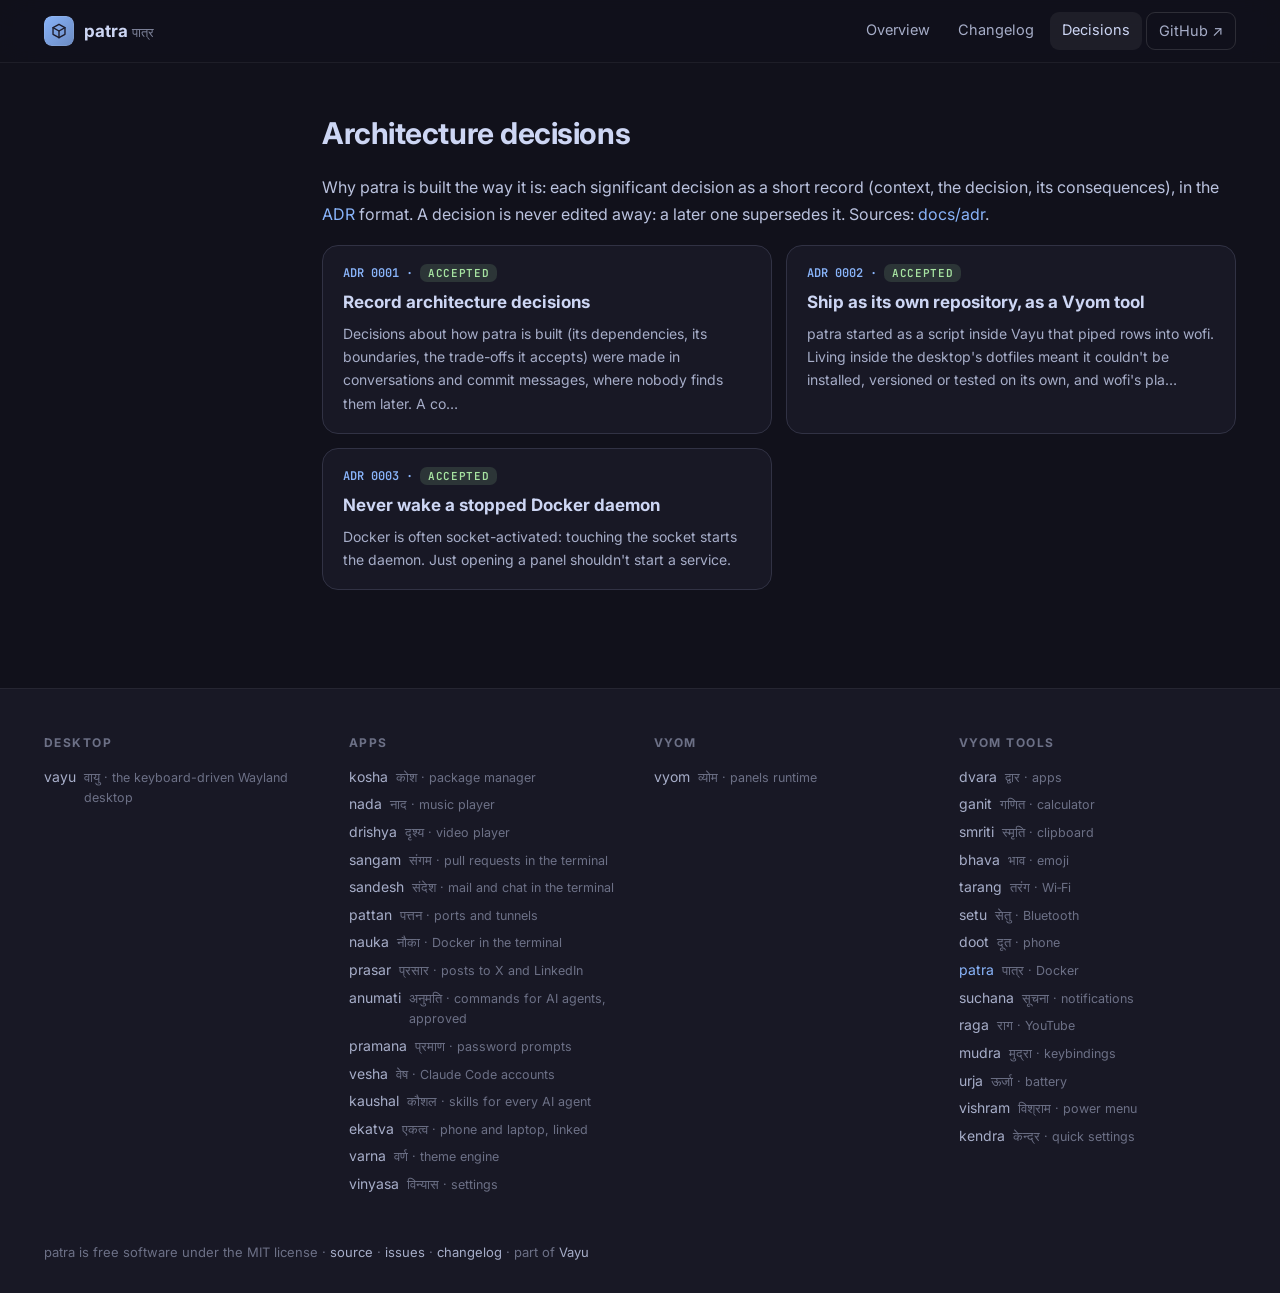
==== docs/adr/index.html @ 30c76ee3 "Site: add prasar and kaushal to the family Co-Authored-By: Claude Opus 5.5 <noreply@anthropic.com>" ====
<!doctype html>
<html lang="en">
<head>
<meta charset="utf-8">
<meta name="viewport" content="width=device-width, initial-scale=1">
<title>Decisions · patra</title>
<meta name="description" content="Docker containers: grouped by compose project, live CPU and memory, logs in the preview; restart, stop, start, shell, logs.">
<meta property="og:title" content="Decisions · patra">
<meta property="og:description" content="Docker containers: grouped by compose project, live CPU and memory, logs in the preview; restart, stop, start, shell, logs.">
<meta name="theme-color" content="#11111b">
<link rel="icon" href="../assets/logo.svg" type="image/svg+xml">
<link rel="preconnect" href="https://fonts.googleapis.com">
<link href="https://fonts.googleapis.com/css2?family=Inter:wght@400;500;600;700;800&family=JetBrains+Mono:wght@400;600&display=swap" rel="stylesheet">
<link rel="stylesheet" href="../assets/site.css">
<style>:root{--accent:#89b4fa;--glow:#89b4fa33}</style>
</head>
<body>
<header class="top"><div class="in">
<a class="brand" href="../index.html"><img src="../assets/logo.svg" alt=""><span>patra <small>पात्र</small></span></a>
<nav><a href="../index.html" class="">Overview</a><a href="../changelog.html" class="">Changelog</a><a href="../adr/index.html" class="on hide">Decisions</a><a class="gh" href="https://github.com/Theyashsawarkar/patra">GitHub ↗</a></nav></div></header>

<div class="wrap"><aside class="toc"></aside><article>
<h2>Architecture decisions</h2><p>Why patra is built the way it is: each significant decision as a short record (context, the decision, its consequences), in the <a href="https://cognitect.com/blog/2011/11/15/documenting-architecture-decisions">ADR</a> format. A decision is never edited away: a later one supersedes it. Sources: <a href="https://github.com/Theyashsawarkar/patra/tree/main/docs/adr">docs/adr</a>.</p><div class="cards"><a class="card" href="0001-record-architecture-decisions.html"><div class="n">ADR 0001 · <span class="status accepted">Accepted</span></div><h3>Record architecture decisions</h3><p>Decisions about how patra is built (its dependencies, its boundaries, the trade-offs it accepts) were made in conversations and commit messages, where nobody finds them later. A co…</p></a><a class="card" href="0002-own-repository-as-a-vyom-tool.html"><div class="n">ADR 0002 · <span class="status accepted">Accepted</span></div><h3>Ship as its own repository, as a Vyom tool</h3><p>patra started as a script inside Vayu that piped rows into wofi. Living inside the desktop&#x27;s dotfiles meant it couldn&#x27;t be installed, versioned or tested on its own, and wofi&#x27;s pla…</p></a><a class="card" href="0003-never-start-docker.html"><div class="n">ADR 0003 · <span class="status accepted">Accepted</span></div><h3>Never wake a stopped Docker daemon</h3><p>Docker is often socket-activated: touching the socket starts the daemon. Just opening a panel shouldn&#x27;t start a service.</p></a></div>
</article></div>
<footer><div class="in"><div><h4>Desktop</h4><a href="https://theyashsawarkar.github.io/vayu/" class="">vayu <span>वायु · the keyboard-driven Wayland desktop</span></a></div><div><h4>Apps</h4><a href="https://theyashsawarkar.github.io/kosha/" class="">kosha <span>कोश · package manager</span></a><a href="https://theyashsawarkar.github.io/nada/" class="">nada <span>नाद · music player</span></a><a href="https://theyashsawarkar.github.io/drishya/" class="">drishya <span>दृश्य · video player</span></a><a href="https://theyashsawarkar.github.io/sangam/" class="">sangam <span>संगम · pull requests in the terminal</span></a><a href="https://theyashsawarkar.github.io/sandesh/" class="">sandesh <span>संदेश · mail and chat in the terminal</span></a><a href="https://theyashsawarkar.github.io/pattan/" class="">pattan <span>पत्तन · ports and tunnels</span></a><a href="https://theyashsawarkar.github.io/nauka/" class="">nauka <span>नौका · Docker in the terminal</span></a><a href="https://theyashsawarkar.github.io/prasar/" class="">prasar <span>प्रसार · posts to X and LinkedIn</span></a><a href="https://theyashsawarkar.github.io/anumati/" class="">anumati <span>अनुमति · commands for AI agents, approved</span></a><a href="https://theyashsawarkar.github.io/pramana/" class="">pramana <span>प्रमाण · password prompts</span></a><a href="https://theyashsawarkar.github.io/vesha/" class="">vesha <span>वेष · Claude Code accounts</span></a><a href="https://theyashsawarkar.github.io/kaushal/" class="">kaushal <span>कौशल · skills for every AI agent</span></a><a href="https://theyashsawarkar.github.io/ekatva/" class="">ekatva <span>एकत्व · phone and laptop, linked</span></a><a href="https://theyashsawarkar.github.io/varna/" class="">varna <span>वर्ण · theme engine</span></a><a href="https://theyashsawarkar.github.io/vinyasa/" class="">vinyasa <span>विन्यास · settings</span></a></div><div><h4>Vyom</h4><a href="https://theyashsawarkar.github.io/vyom/" class="">vyom <span>व्योम · panels runtime</span></a></div><div><h4>Vyom tools</h4><a href="https://theyashsawarkar.github.io/dvara/" class="">dvara <span>द्वार · apps</span></a><a href="https://theyashsawarkar.github.io/ganit/" class="">ganit <span>गणित · calculator</span></a><a href="https://theyashsawarkar.github.io/smriti/" class="">smriti <span>स्मृति · clipboard</span></a><a href="https://theyashsawarkar.github.io/bhava/" class="">bhava <span>भाव · emoji</span></a><a href="https://theyashsawarkar.github.io/tarang/" class="">tarang <span>तरंग · Wi‑Fi</span></a><a href="https://theyashsawarkar.github.io/setu/" class="">setu <span>सेतु · Bluetooth</span></a><a href="https://theyashsawarkar.github.io/doot/" class="">doot <span>दूत · phone</span></a><a href="https://theyashsawarkar.github.io/patra/" class="me">patra <span>पात्र · Docker</span></a><a href="https://theyashsawarkar.github.io/suchana/" class="">suchana <span>सूचना · notifications</span></a><a href="https://theyashsawarkar.github.io/raga/" class="">raga <span>राग · YouTube</span></a><a href="https://theyashsawarkar.github.io/mudra/" class="">mudra <span>मुद्रा · keybindings</span></a><a href="https://theyashsawarkar.github.io/urja/" class="">urja <span>ऊर्जा · battery</span></a><a href="https://theyashsawarkar.github.io/vishram/" class="">vishram <span>विश्राम · power menu</span></a><a href="https://theyashsawarkar.github.io/kendra/" class="">kendra <span>केन्द्र · quick settings</span></a></div></div>
<div class="bottom">patra is free software under the MIT license · <a href="https://github.com/Theyashsawarkar/patra">source</a> · <a href="https://github.com/Theyashsawarkar/patra/issues">issues</a> · <a href="../changelog.html">changelog</a> · part of <a href="https://theyashsawarkar.github.io/vayu/">Vayu</a></div></footer>
<script>
document.querySelectorAll('pre.code').forEach(p=>{const b=document.createElement('button');b.className='copy';b.textContent='Copy';
b.onclick=()=>{navigator.clipboard.writeText(p.innerText.replace(/^Copy/,'')).then(()=>{b.textContent='Copied';setTimeout(()=>b.textContent='Copy',1200)})};p.appendChild(b)});
const links=[...document.querySelectorAll('.toc a')];if(links.length){const hs=links.map(a=>document.getElementById(a.hash.slice(1))).filter(Boolean);
const on=()=>{let cur=hs[0];for(const h of hs){if(h.getBoundingClientRect().top<120)cur=h}links.forEach(a=>a.classList.toggle('on',cur&&a.hash==='#'+cur.id))};
addEventListener('scroll',on,{passive:true});on()}
</script>
</body>
</html>
---- docs/assets/site.css ----
:root{--crust:#11111b;--mantle:#181825;--base:#1e1e2e;--s0:#313244;--s1:#45475a;--ov0:#6c7086;--ov1:#7f849c;
--sub0:#a6adc8;--sub1:#bac2de;--text:#cdd6f4;--mauve:#cba6f7;--green:#a6e3a1;--peach:#fab387;--red:#f38ba8;--blue:#89b4fa;
--ui:"Inter","Segoe UI",system-ui,sans-serif;--mono:"JetBrains Mono","JetBrainsMono Nerd Font",ui-monospace,monospace}
*{box-sizing:border-box}html{scroll-behavior:smooth;scroll-padding-top:76px}
body{margin:0;background:var(--crust);color:var(--text);font:16px/1.65 var(--ui);-webkit-font-smoothing:antialiased}
a{color:var(--accent);text-decoration:none}a:hover{text-decoration:underline}
code{font:.86em var(--mono);background:rgba(255,255,255,.06);border:1px solid rgba(255,255,255,.07);padding:.12em .4em;border-radius:6px;color:var(--sub1)}
img{max-width:100%;height:auto}
/* nav */
.top{position:sticky;top:0;z-index:20;backdrop-filter:blur(18px) saturate(1.4);-webkit-backdrop-filter:blur(18px) saturate(1.4);
background:rgba(17,17,27,.72);border-bottom:1px solid rgba(255,255,255,.06)}
.top .in{max-width:1240px;margin:0 auto;padding:12px 24px;display:flex;align-items:center;gap:22px}
.brand{display:flex;align-items:center;gap:10px;font-weight:700;font-size:17px;color:var(--text)}
.brand img{width:30px;height:30px;border-radius:8px}.brand small{font-weight:500;color:var(--ov1);font-size:13px}
.top nav{display:flex;gap:4px;margin-left:auto;flex-wrap:wrap}
.top nav a{color:var(--sub0);padding:6px 12px;border-radius:9px;font-size:14.5px}
.top nav a:hover,.top nav a.on{background:rgba(255,255,255,.06);color:var(--text);text-decoration:none}
.top nav a.gh{border:1px solid rgba(255,255,255,.12)}
/* hero */
.hero{position:relative;overflow:hidden;border-bottom:1px solid rgba(255,255,255,.05)}
.hero:before{content:"";position:absolute;inset:-40% -10% auto;height:640px;
background:radial-gradient(600px 300px at 20% 30%,var(--glow),transparent 70%),radial-gradient(500px 300px at 85% 10%,rgba(137,180,250,.18),transparent 70%);pointer-events:none}
.hero .in{position:relative;max-width:1240px;margin:0 auto;padding:72px 24px 56px;display:grid;grid-template-columns:minmax(0,1fr) auto;gap:40px;align-items:center}
.eyebrow{font:600 13px var(--mono);letter-spacing:.14em;text-transform:uppercase;color:var(--accent)}
.hero h1{font-size:clamp(40px,6vw,64px);line-height:1.04;margin:12px 0 6px;letter-spacing:-.03em}
.hero .sa{font-size:22px;color:var(--accent);margin-bottom:18px}.hero .sa span{color:var(--ov1)}
.hero p.lead{font-size:19px;color:var(--sub0);max-width:720px;margin:0 0 26px}
.cta{display:flex;gap:10px;flex-wrap:wrap}
.btn{display:inline-flex;align-items:center;gap:8px;padding:11px 18px;border-radius:12px;font-weight:600;font-size:15px;border:1px solid rgba(255,255,255,.12);color:var(--text);background:rgba(255,255,255,.04)}
.btn:hover{text-decoration:none;background:rgba(255,255,255,.08)}
.btn.primary{background:var(--accent);color:var(--crust);border-color:transparent}.btn.primary:hover{filter:brightness(1.06)}
.hero .logo{width:180px;height:180px;filter:drop-shadow(0 24px 48px var(--glow))}
.meta{display:flex;gap:18px;flex-wrap:wrap;margin-top:22px;color:var(--ov1);font-size:14px}.meta b{color:var(--sub1);font-weight:600}
/* layout */
.wrap{max-width:1240px;margin:0 auto;padding:40px 24px 80px;display:grid;grid-template-columns:230px minmax(0,1fr);gap:48px}
.toc{position:sticky;top:84px;align-self:start;max-height:calc(100vh - 100px);overflow:auto;font-size:14px;padding-right:6px}
.toc b{display:block;font-size:11.5px;letter-spacing:.12em;text-transform:uppercase;color:var(--ov0);margin:0 0 10px}
.toc a{display:block;color:var(--sub0);padding:4px 10px;border-left:2px solid var(--s0)}
.toc a.l3{padding-left:22px;font-size:13px;color:var(--ov1)}
.toc a:hover,.toc a.on{color:var(--text);border-left-color:var(--accent);text-decoration:none}
article{min-width:0}
article h2{font-size:30px;letter-spacing:-.015em;margin:56px 0 14px;padding-top:6px}
article h2:first-child{margin-top:0}
article h3{font-size:20px;margin:34px 0 10px}article h4{font-size:16px;margin:24px 0 8px;color:var(--sub1)}
article p,article li{color:var(--sub1)}
article .anchor{opacity:0;margin-left:-22px;width:22px;display:inline-block;color:var(--ov0)}
article h2:hover .anchor,article h3:hover .anchor{opacity:1;text-decoration:none}
article ul,article ol{padding-left:22px}article li{margin:5px 0}
article img{border-radius:14px;border:1px solid rgba(255,255,255,.07)}
article p[align=center]{text-align:center}article p[align=center] img{margin:6px 0}
article blockquote{margin:22px 0;padding:14px 20px;border-left:3px solid var(--accent);background:rgba(255,255,255,.03);border-radius:0 12px 12px 0}
article blockquote p{margin:0;color:var(--sub0);font-style:italic}
pre.code{position:relative;background:var(--mantle);border:1px solid var(--s0);border-radius:14px;padding:16px 18px;overflow:auto;font:13.5px/1.6 var(--mono);color:var(--sub1)}
pre.code code{background:none;border:0;padding:0;font-size:inherit;color:inherit}
pre.code .copy{position:absolute;top:8px;right:8px;font:600 11px var(--ui);padding:4px 9px;border-radius:7px;border:1px solid var(--s1);background:var(--base);color:var(--sub0);cursor:pointer;opacity:0;transition:.15s}
pre.code:hover .copy{opacity:1}
.table{overflow:auto;margin:16px 0;border:1px solid var(--s0);border-radius:14px}
table{border-collapse:collapse;width:100%;font-size:14.5px}
th{text-align:left;background:var(--mantle);color:var(--sub1);font-weight:600;padding:10px 14px;border-bottom:1px solid var(--s0)}
td{padding:9px 14px;border-bottom:1px solid rgba(49,50,68,.6);color:var(--sub1);vertical-align:top}tr:last-child td{border-bottom:0}
td code{white-space:nowrap}
/* changelog */
.release{position:relative;padding:0 0 8px 28px;border-left:2px solid var(--s0);margin-left:6px}
.release:before{content:"";position:absolute;left:-7px;top:10px;width:12px;height:12px;border-radius:50%;background:var(--accent);box-shadow:0 0 0 4px var(--crust)}
.release h2{margin-top:0;font-size:24px}.release h2 .date{font:500 14px var(--mono);color:var(--ov1);margin-left:10px}
.release .tag{font:600 12px var(--mono);padding:2px 8px;border-radius:7px;background:rgba(255,255,255,.06);color:var(--accent);margin-left:8px;vertical-align:3px}
/* adr */
.cards{display:grid;grid-template-columns:repeat(auto-fill,minmax(300px,1fr));gap:14px;margin:18px 0}
.card{display:block;background:var(--mantle);border:1px solid var(--s0);border-radius:16px;padding:18px 20px;color:var(--text)}
.card:hover{border-color:var(--accent);text-decoration:none;transform:translateY(-1px)}
.card .n{font:600 12px var(--mono);color:var(--accent)}.card h3{margin:6px 0 6px;font-size:17px}.card p{margin:0;color:var(--sub0);font-size:14px}
.status{display:inline-block;font:600 11px var(--mono);padding:2px 8px;border-radius:7px;background:rgba(166,227,161,.14);color:var(--green);text-transform:uppercase;letter-spacing:.06em}
.status.superseded,.status.deprecated{background:rgba(250,179,135,.14);color:var(--peach)}.status.proposed{background:rgba(137,180,250,.14);color:var(--blue)}
/* footer */
footer{border-top:1px solid rgba(255,255,255,.06);background:var(--mantle)}
footer .in{max-width:1240px;margin:0 auto;padding:44px 24px;display:grid;grid-template-columns:repeat(auto-fit,minmax(200px,1fr));gap:28px}
footer h4{margin:0 0 10px;font-size:12px;letter-spacing:.12em;text-transform:uppercase;color:var(--ov0)}
footer a{display:flex;gap:8px;align-items:baseline;color:var(--sub0);font-size:14px;padding:2px 0}footer a span{color:var(--ov0);font-size:12.5px}
footer a.me{color:var(--accent)}
footer .bottom{max-width:1240px;margin:0 auto;padding:0 24px 30px;color:var(--ov0);font-size:13px}
footer .bottom a{display:inline;padding:0;font-size:13px}
@media(max-width:900px){.wrap{grid-template-columns:1fr}.toc{display:none}.hero .in{grid-template-columns:1fr}.hero .logo{width:110px;height:110px;order:-1}
.top nav a:not(.gh){padding:6px 8px}}
@media(max-width:560px){.top nav a.hide{display:none}.hero .in{padding:44px 16px 36px}.wrap{padding:28px 16px 60px}}
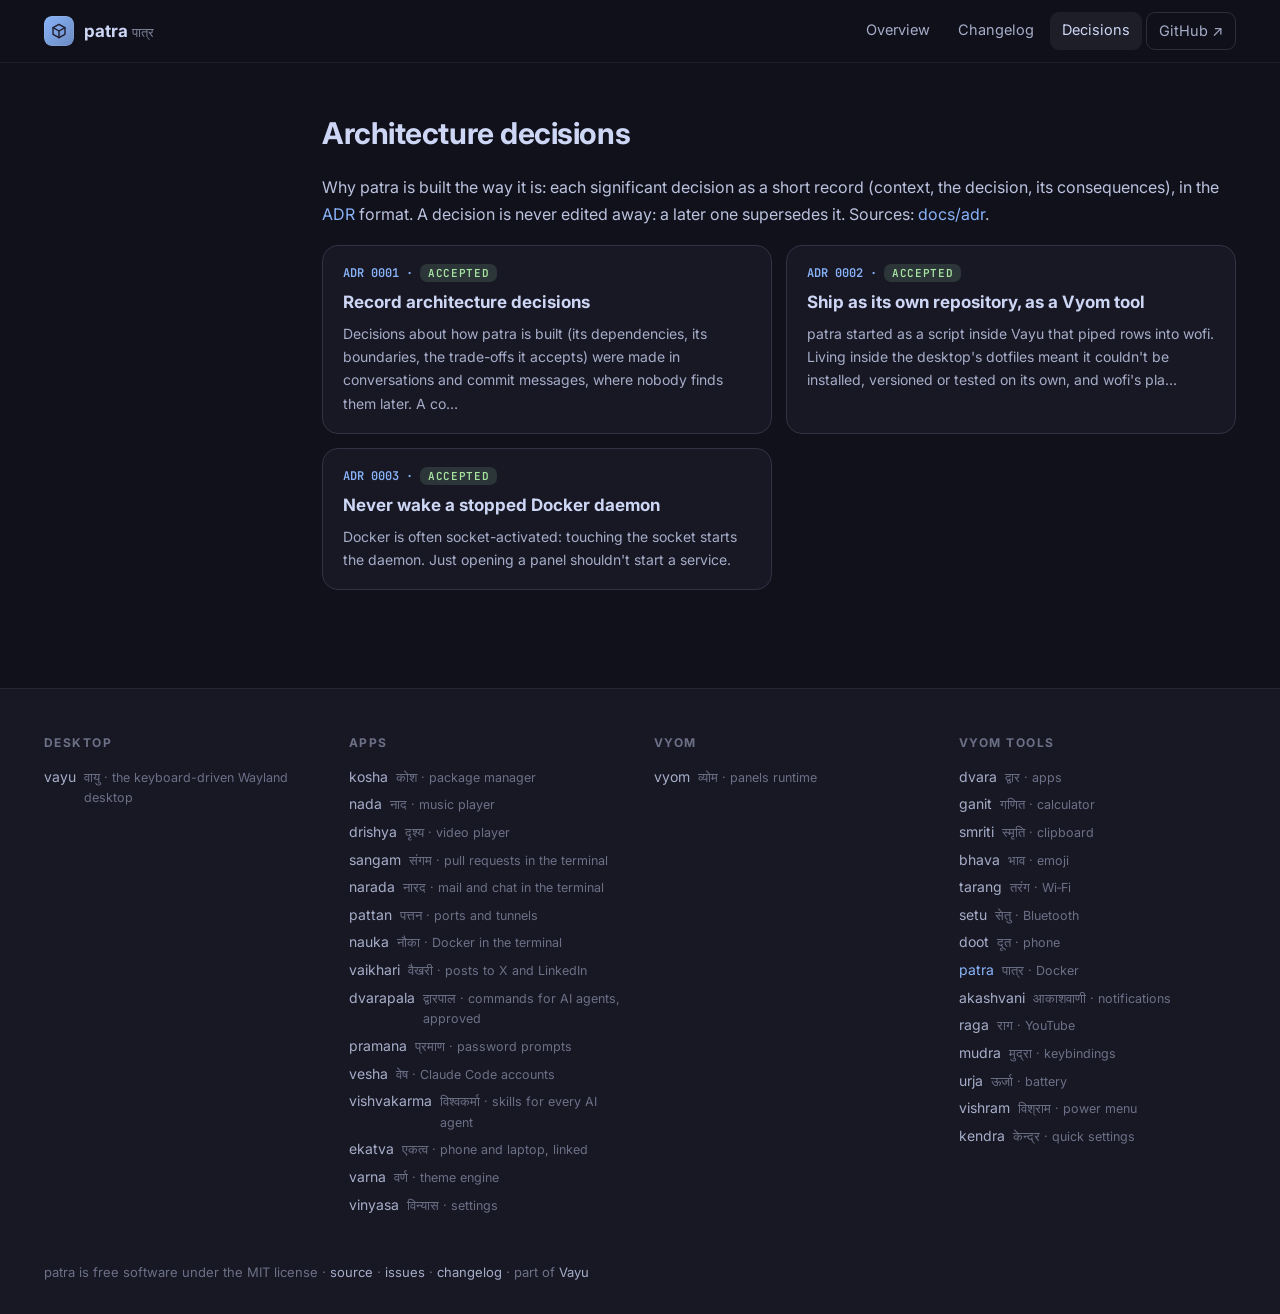
==== commit 000c54dd: "New names for five tools: akashvani, vishvakarma, dvarapala, narada, vaikhari suchana is akashvani, " ====
--- a/docs/adr/index.html
+++ b/docs/adr/index.html
@@ -22,7 +22,7 @@
 <div class="wrap"><aside class="toc"></aside><article>
 <h2>Architecture decisions</h2><p>Why patra is built the way it is: each significant decision as a short record (context, the decision, its consequences), in the <a href="https://cognitect.com/blog/2011/11/15/documenting-architecture-decisions">ADR</a> format. A decision is never edited away: a later one supersedes it. Sources: <a href="https://github.com/Theyashsawarkar/patra/tree/main/docs/adr">docs/adr</a>.</p><div class="cards"><a class="card" href="0001-record-architecture-decisions.html"><div class="n">ADR 0001 · <span class="status accepted">Accepted</span></div><h3>Record architecture decisions</h3><p>Decisions about how patra is built (its dependencies, its boundaries, the trade-offs it accepts) were made in conversations and commit messages, where nobody finds them later. A co…</p></a><a class="card" href="0002-own-repository-as-a-vyom-tool.html"><div class="n">ADR 0002 · <span class="status accepted">Accepted</span></div><h3>Ship as its own repository, as a Vyom tool</h3><p>patra started as a script inside Vayu that piped rows into wofi. Living inside the desktop&#x27;s dotfiles meant it couldn&#x27;t be installed, versioned or tested on its own, and wofi&#x27;s pla…</p></a><a class="card" href="0003-never-start-docker.html"><div class="n">ADR 0003 · <span class="status accepted">Accepted</span></div><h3>Never wake a stopped Docker daemon</h3><p>Docker is often socket-activated: touching the socket starts the daemon. Just opening a panel shouldn&#x27;t start a service.</p></a></div>
 </article></div>
-<footer><div class="in"><div><h4>Desktop</h4><a href="https://theyashsawarkar.github.io/vayu/" class="">vayu <span>वायु · the keyboard-driven Wayland desktop</span></a></div><div><h4>Apps</h4><a href="https://theyashsawarkar.github.io/kosha/" class="">kosha <span>कोश · package manager</span></a><a href="https://theyashsawarkar.github.io/nada/" class="">nada <span>नाद · music player</span></a><a href="https://theyashsawarkar.github.io/drishya/" class="">drishya <span>दृश्य · video player</span></a><a href="https://theyashsawarkar.github.io/sangam/" class="">sangam <span>संगम · pull requests in the terminal</span></a><a href="https://theyashsawarkar.github.io/sandesh/" class="">sandesh <span>संदेश · mail and chat in the terminal</span></a><a href="https://theyashsawarkar.github.io/pattan/" class="">pattan <span>पत्तन · ports and tunnels</span></a><a href="https://theyashsawarkar.github.io/nauka/" class="">nauka <span>नौका · Docker in the terminal</span></a><a href="https://theyashsawarkar.github.io/prasar/" class="">prasar <span>प्रसार · posts to X and LinkedIn</span></a><a href="https://theyashsawarkar.github.io/anumati/" class="">anumati <span>अनुमति · commands for AI agents, approved</span></a><a href="https://theyashsawarkar.github.io/pramana/" class="">pramana <span>प्रमाण · password prompts</span></a><a href="https://theyashsawarkar.github.io/vesha/" class="">vesha <span>वेष · Claude Code accounts</span></a><a href="https://theyashsawarkar.github.io/kaushal/" class="">kaushal <span>कौशल · skills for every AI agent</span></a><a href="https://theyashsawarkar.github.io/ekatva/" class="">ekatva <span>एकत्व · phone and laptop, linked</span></a><a href="https://theyashsawarkar.github.io/varna/" class="">varna <span>वर्ण · theme engine</span></a><a href="https://theyashsawarkar.github.io/vinyasa/" class="">vinyasa <span>विन्यास · settings</span></a></div><div><h4>Vyom</h4><a href="https://theyashsawarkar.github.io/vyom/" class="">vyom <span>व्योम · panels runtime</span></a></div><div><h4>Vyom tools</h4><a href="https://theyashsawarkar.github.io/dvara/" class="">dvara <span>द्वार · apps</span></a><a href="https://theyashsawarkar.github.io/ganit/" class="">ganit <span>गणित · calculator</span></a><a href="https://theyashsawarkar.github.io/smriti/" class="">smriti <span>स्मृति · clipboard</span></a><a href="https://theyashsawarkar.github.io/bhava/" class="">bhava <span>भाव · emoji</span></a><a href="https://theyashsawarkar.github.io/tarang/" class="">tarang <span>तरंग · Wi‑Fi</span></a><a href="https://theyashsawarkar.github.io/setu/" class="">setu <span>सेतु · Bluetooth</span></a><a href="https://theyashsawarkar.github.io/doot/" class="">doot <span>दूत · phone</span></a><a href="https://theyashsawarkar.github.io/patra/" class="me">patra <span>पात्र · Docker</span></a><a href="https://theyashsawarkar.github.io/suchana/" class="">suchana <span>सूचना · notifications</span></a><a href="https://theyashsawarkar.github.io/raga/" class="">raga <span>राग · YouTube</span></a><a href="https://theyashsawarkar.github.io/mudra/" class="">mudra <span>मुद्रा · keybindings</span></a><a href="https://theyashsawarkar.github.io/urja/" class="">urja <span>ऊर्जा · battery</span></a><a href="https://theyashsawarkar.github.io/vishram/" class="">vishram <span>विश्राम · power menu</span></a><a href="https://theyashsawarkar.github.io/kendra/" class="">kendra <span>केन्द्र · quick settings</span></a></div></div>
+<footer><div class="in"><div><h4>Desktop</h4><a href="https://theyashsawarkar.github.io/vayu/" class="">vayu <span>वायु · the keyboard-driven Wayland desktop</span></a></div><div><h4>Apps</h4><a href="https://theyashsawarkar.github.io/kosha/" class="">kosha <span>कोश · package manager</span></a><a href="https://theyashsawarkar.github.io/nada/" class="">nada <span>नाद · music player</span></a><a href="https://theyashsawarkar.github.io/drishya/" class="">drishya <span>दृश्य · video player</span></a><a href="https://theyashsawarkar.github.io/sangam/" class="">sangam <span>संगम · pull requests in the terminal</span></a><a href="https://theyashsawarkar.github.io/narada/" class="">narada <span>नारद · mail and chat in the terminal</span></a><a href="https://theyashsawarkar.github.io/pattan/" class="">pattan <span>पत्तन · ports and tunnels</span></a><a href="https://theyashsawarkar.github.io/nauka/" class="">nauka <span>नौका · Docker in the terminal</span></a><a href="https://theyashsawarkar.github.io/vaikhari/" class="">vaikhari <span>वैखरी · posts to X and LinkedIn</span></a><a href="https://theyashsawarkar.github.io/dvarapala/" class="">dvarapala <span>द्वारपाल · commands for AI agents, approved</span></a><a href="https://theyashsawarkar.github.io/pramana/" class="">pramana <span>प्रमाण · password prompts</span></a><a href="https://theyashsawarkar.github.io/vesha/" class="">vesha <span>वेष · Claude Code accounts</span></a><a href="https://theyashsawarkar.github.io/vishvakarma/" class="">vishvakarma <span>विश्वकर्मा · skills for every AI agent</span></a><a href="https://theyashsawarkar.github.io/ekatva/" class="">ekatva <span>एकत्व · phone and laptop, linked</span></a><a href="https://theyashsawarkar.github.io/varna/" class="">varna <span>वर्ण · theme engine</span></a><a href="https://theyashsawarkar.github.io/vinyasa/" class="">vinyasa <span>विन्यास · settings</span></a></div><div><h4>Vyom</h4><a href="https://theyashsawarkar.github.io/vyom/" class="">vyom <span>व्योम · panels runtime</span></a></div><div><h4>Vyom tools</h4><a href="https://theyashsawarkar.github.io/dvara/" class="">dvara <span>द्वार · apps</span></a><a href="https://theyashsawarkar.github.io/ganit/" class="">ganit <span>गणित · calculator</span></a><a href="https://theyashsawarkar.github.io/smriti/" class="">smriti <span>स्मृति · clipboard</span></a><a href="https://theyashsawarkar.github.io/bhava/" class="">bhava <span>भाव · emoji</span></a><a href="https://theyashsawarkar.github.io/tarang/" class="">tarang <span>तरंग · Wi‑Fi</span></a><a href="https://theyashsawarkar.github.io/setu/" class="">setu <span>सेतु · Bluetooth</span></a><a href="https://theyashsawarkar.github.io/doot/" class="">doot <span>दूत · phone</span></a><a href="https://theyashsawarkar.github.io/patra/" class="me">patra <span>पात्र · Docker</span></a><a href="https://theyashsawarkar.github.io/akashvani/" class="">akashvani <span>आकाशवाणी · notifications</span></a><a href="https://theyashsawarkar.github.io/raga/" class="">raga <span>राग · YouTube</span></a><a href="https://theyashsawarkar.github.io/mudra/" class="">mudra <span>मुद्रा · keybindings</span></a><a href="https://theyashsawarkar.github.io/urja/" class="">urja <span>ऊर्जा · battery</span></a><a href="https://theyashsawarkar.github.io/vishram/" class="">vishram <span>विश्राम · power menu</span></a><a href="https://theyashsawarkar.github.io/kendra/" class="">kendra <span>केन्द्र · quick settings</span></a></div></div>
 <div class="bottom">patra is free software under the MIT license · <a href="https://github.com/Theyashsawarkar/patra">source</a> · <a href="https://github.com/Theyashsawarkar/patra/issues">issues</a> · <a href="../changelog.html">changelog</a> · part of <a href="https://theyashsawarkar.github.io/vayu/">Vayu</a></div></footer>
 <script>
 document.querySelectorAll('pre.code').forEach(p=>{const b=document.createElement('button');b.className='copy';b.textContent='Copy';
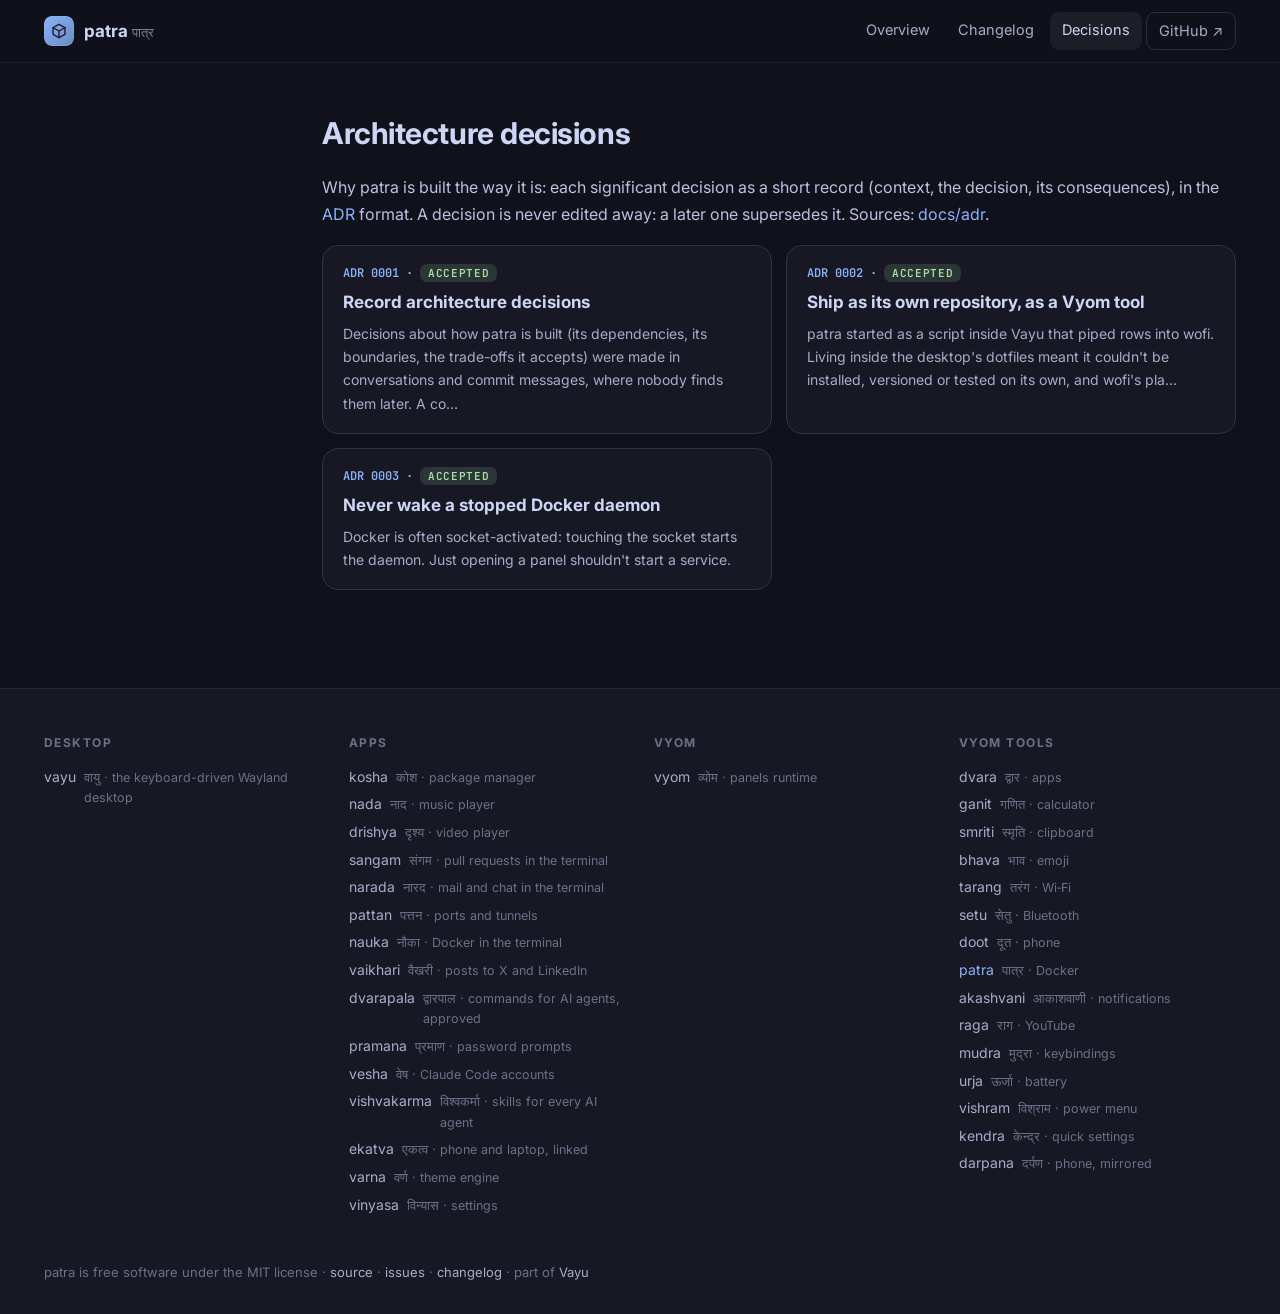
==== commit f6d678a1: "Website: Darpaṇa joins the family list Co-Authored-By: Claude Opus 5.5 <noreply@anthropic.com>" ====
--- a/docs/adr/index.html
+++ b/docs/adr/index.html
@@ -22,7 +22,7 @@
 <div class="wrap"><aside class="toc"></aside><article>
 <h2>Architecture decisions</h2><p>Why patra is built the way it is: each significant decision as a short record (context, the decision, its consequences), in the <a href="https://cognitect.com/blog/2011/11/15/documenting-architecture-decisions">ADR</a> format. A decision is never edited away: a later one supersedes it. Sources: <a href="https://github.com/Theyashsawarkar/patra/tree/main/docs/adr">docs/adr</a>.</p><div class="cards"><a class="card" href="0001-record-architecture-decisions.html"><div class="n">ADR 0001 · <span class="status accepted">Accepted</span></div><h3>Record architecture decisions</h3><p>Decisions about how patra is built (its dependencies, its boundaries, the trade-offs it accepts) were made in conversations and commit messages, where nobody finds them later. A co…</p></a><a class="card" href="0002-own-repository-as-a-vyom-tool.html"><div class="n">ADR 0002 · <span class="status accepted">Accepted</span></div><h3>Ship as its own repository, as a Vyom tool</h3><p>patra started as a script inside Vayu that piped rows into wofi. Living inside the desktop&#x27;s dotfiles meant it couldn&#x27;t be installed, versioned or tested on its own, and wofi&#x27;s pla…</p></a><a class="card" href="0003-never-start-docker.html"><div class="n">ADR 0003 · <span class="status accepted">Accepted</span></div><h3>Never wake a stopped Docker daemon</h3><p>Docker is often socket-activated: touching the socket starts the daemon. Just opening a panel shouldn&#x27;t start a service.</p></a></div>
 </article></div>
-<footer><div class="in"><div><h4>Desktop</h4><a href="https://theyashsawarkar.github.io/vayu/" class="">vayu <span>वायु · the keyboard-driven Wayland desktop</span></a></div><div><h4>Apps</h4><a href="https://theyashsawarkar.github.io/kosha/" class="">kosha <span>कोश · package manager</span></a><a href="https://theyashsawarkar.github.io/nada/" class="">nada <span>नाद · music player</span></a><a href="https://theyashsawarkar.github.io/drishya/" class="">drishya <span>दृश्य · video player</span></a><a href="https://theyashsawarkar.github.io/sangam/" class="">sangam <span>संगम · pull requests in the terminal</span></a><a href="https://theyashsawarkar.github.io/narada/" class="">narada <span>नारद · mail and chat in the terminal</span></a><a href="https://theyashsawarkar.github.io/pattan/" class="">pattan <span>पत्तन · ports and tunnels</span></a><a href="https://theyashsawarkar.github.io/nauka/" class="">nauka <span>नौका · Docker in the terminal</span></a><a href="https://theyashsawarkar.github.io/vaikhari/" class="">vaikhari <span>वैखरी · posts to X and LinkedIn</span></a><a href="https://theyashsawarkar.github.io/dvarapala/" class="">dvarapala <span>द्वारपाल · commands for AI agents, approved</span></a><a href="https://theyashsawarkar.github.io/pramana/" class="">pramana <span>प्रमाण · password prompts</span></a><a href="https://theyashsawarkar.github.io/vesha/" class="">vesha <span>वेष · Claude Code accounts</span></a><a href="https://theyashsawarkar.github.io/vishvakarma/" class="">vishvakarma <span>विश्वकर्मा · skills for every AI agent</span></a><a href="https://theyashsawarkar.github.io/ekatva/" class="">ekatva <span>एकत्व · phone and laptop, linked</span></a><a href="https://theyashsawarkar.github.io/varna/" class="">varna <span>वर्ण · theme engine</span></a><a href="https://theyashsawarkar.github.io/vinyasa/" class="">vinyasa <span>विन्यास · settings</span></a></div><div><h4>Vyom</h4><a href="https://theyashsawarkar.github.io/vyom/" class="">vyom <span>व्योम · panels runtime</span></a></div><div><h4>Vyom tools</h4><a href="https://theyashsawarkar.github.io/dvara/" class="">dvara <span>द्वार · apps</span></a><a href="https://theyashsawarkar.github.io/ganit/" class="">ganit <span>गणित · calculator</span></a><a href="https://theyashsawarkar.github.io/smriti/" class="">smriti <span>स्मृति · clipboard</span></a><a href="https://theyashsawarkar.github.io/bhava/" class="">bhava <span>भाव · emoji</span></a><a href="https://theyashsawarkar.github.io/tarang/" class="">tarang <span>तरंग · Wi‑Fi</span></a><a href="https://theyashsawarkar.github.io/setu/" class="">setu <span>सेतु · Bluetooth</span></a><a href="https://theyashsawarkar.github.io/doot/" class="">doot <span>दूत · phone</span></a><a href="https://theyashsawarkar.github.io/patra/" class="me">patra <span>पात्र · Docker</span></a><a href="https://theyashsawarkar.github.io/akashvani/" class="">akashvani <span>आकाशवाणी · notifications</span></a><a href="https://theyashsawarkar.github.io/raga/" class="">raga <span>राग · YouTube</span></a><a href="https://theyashsawarkar.github.io/mudra/" class="">mudra <span>मुद्रा · keybindings</span></a><a href="https://theyashsawarkar.github.io/urja/" class="">urja <span>ऊर्जा · battery</span></a><a href="https://theyashsawarkar.github.io/vishram/" class="">vishram <span>विश्राम · power menu</span></a><a href="https://theyashsawarkar.github.io/kendra/" class="">kendra <span>केन्द्र · quick settings</span></a></div></div>
+<footer><div class="in"><div><h4>Desktop</h4><a href="https://theyashsawarkar.github.io/vayu/" class="">vayu <span>वायु · the keyboard-driven Wayland desktop</span></a></div><div><h4>Apps</h4><a href="https://theyashsawarkar.github.io/kosha/" class="">kosha <span>कोश · package manager</span></a><a href="https://theyashsawarkar.github.io/nada/" class="">nada <span>नाद · music player</span></a><a href="https://theyashsawarkar.github.io/drishya/" class="">drishya <span>दृश्य · video player</span></a><a href="https://theyashsawarkar.github.io/sangam/" class="">sangam <span>संगम · pull requests in the terminal</span></a><a href="https://theyashsawarkar.github.io/narada/" class="">narada <span>नारद · mail and chat in the terminal</span></a><a href="https://theyashsawarkar.github.io/pattan/" class="">pattan <span>पत्तन · ports and tunnels</span></a><a href="https://theyashsawarkar.github.io/nauka/" class="">nauka <span>नौका · Docker in the terminal</span></a><a href="https://theyashsawarkar.github.io/vaikhari/" class="">vaikhari <span>वैखरी · posts to X and LinkedIn</span></a><a href="https://theyashsawarkar.github.io/dvarapala/" class="">dvarapala <span>द्वारपाल · commands for AI agents, approved</span></a><a href="https://theyashsawarkar.github.io/pramana/" class="">pramana <span>प्रमाण · password prompts</span></a><a href="https://theyashsawarkar.github.io/vesha/" class="">vesha <span>वेष · Claude Code accounts</span></a><a href="https://theyashsawarkar.github.io/vishvakarma/" class="">vishvakarma <span>विश्वकर्मा · skills for every AI agent</span></a><a href="https://theyashsawarkar.github.io/ekatva/" class="">ekatva <span>एकत्व · phone and laptop, linked</span></a><a href="https://theyashsawarkar.github.io/varna/" class="">varna <span>वर्ण · theme engine</span></a><a href="https://theyashsawarkar.github.io/vinyasa/" class="">vinyasa <span>विन्यास · settings</span></a></div><div><h4>Vyom</h4><a href="https://theyashsawarkar.github.io/vyom/" class="">vyom <span>व्योम · panels runtime</span></a></div><div><h4>Vyom tools</h4><a href="https://theyashsawarkar.github.io/dvara/" class="">dvara <span>द्वार · apps</span></a><a href="https://theyashsawarkar.github.io/ganit/" class="">ganit <span>गणित · calculator</span></a><a href="https://theyashsawarkar.github.io/smriti/" class="">smriti <span>स्मृति · clipboard</span></a><a href="https://theyashsawarkar.github.io/bhava/" class="">bhava <span>भाव · emoji</span></a><a href="https://theyashsawarkar.github.io/tarang/" class="">tarang <span>तरंग · Wi‑Fi</span></a><a href="https://theyashsawarkar.github.io/setu/" class="">setu <span>सेतु · Bluetooth</span></a><a href="https://theyashsawarkar.github.io/doot/" class="">doot <span>दूत · phone</span></a><a href="https://theyashsawarkar.github.io/patra/" class="me">patra <span>पात्र · Docker</span></a><a href="https://theyashsawarkar.github.io/akashvani/" class="">akashvani <span>आकाशवाणी · notifications</span></a><a href="https://theyashsawarkar.github.io/raga/" class="">raga <span>राग · YouTube</span></a><a href="https://theyashsawarkar.github.io/mudra/" class="">mudra <span>मुद्रा · keybindings</span></a><a href="https://theyashsawarkar.github.io/urja/" class="">urja <span>ऊर्जा · battery</span></a><a href="https://theyashsawarkar.github.io/vishram/" class="">vishram <span>विश्राम · power menu</span></a><a href="https://theyashsawarkar.github.io/kendra/" class="">kendra <span>केन्द्र · quick settings</span></a><a href="https://theyashsawarkar.github.io/darpana/" class="">darpana <span>दर्पण · phone, mirrored</span></a></div></div>
 <div class="bottom">patra is free software under the MIT license · <a href="https://github.com/Theyashsawarkar/patra">source</a> · <a href="https://github.com/Theyashsawarkar/patra/issues">issues</a> · <a href="../changelog.html">changelog</a> · part of <a href="https://theyashsawarkar.github.io/vayu/">Vayu</a></div></footer>
 <script>
 document.querySelectorAll('pre.code').forEach(p=>{const b=document.createElement('button');b.className='copy';b.textContent='Copy';
--- a/docs/assets/site.css
+++ b/docs/assets/site.css
@@ -24,6 +24,7 @@
 .eyebrow{font:600 13px var(--mono);letter-spacing:.14em;text-transform:uppercase;color:var(--accent)}
 .hero h1{font-size:clamp(40px,6vw,64px);line-height:1.04;margin:12px 0 6px;letter-spacing:-.03em}
 .hero .sa{font-size:22px;color:var(--accent);margin-bottom:18px}.hero .sa span{color:var(--ov1)}
+.hero .shloka{margin:0 0 26px;padding-left:16px;border-left:3px solid var(--accent);max-width:720px}.hero .shloka p{margin:0 0 6px;font-size:18px;line-height:1.6;color:var(--text)}.hero .shloka figcaption{font-size:14px;color:var(--sub0)}.hero .shloka cite{color:var(--ov1);font-style:normal;white-space:nowrap}
 .hero p.lead{font-size:19px;color:var(--sub0);max-width:720px;margin:0 0 26px}
 .cta{display:flex;gap:10px;flex-wrap:wrap}
 .btn{display:inline-flex;align-items:center;gap:8px;padding:11px 18px;border-radius:12px;font-weight:600;font-size:15px;border:1px solid rgba(255,255,255,.12);color:var(--text);background:rgba(255,255,255,.04)}
@@ -48,7 +49,7 @@
 article ul,article ol{padding-left:22px}article li{margin:5px 0}
 article img{border-radius:14px;border:1px solid rgba(255,255,255,.07)}
 article p[align=center]{text-align:center}article p[align=center] img{margin:6px 0}
-article blockquote{margin:22px 0;padding:14px 20px;border-left:3px solid var(--accent);background:rgba(255,255,255,.03);border-radius:0 12px 12px 0}
+article blockquote{margin:22px 0;padding:14px 20px;border-left:3px solid var(--accent);background:rgba(255,255,255,.03);border-radius:12px}
 article blockquote p{margin:0;color:var(--sub0);font-style:italic}
 pre.code{position:relative;background:var(--mantle);border:1px solid var(--s0);border-radius:14px;padding:16px 18px;overflow:auto;font:13.5px/1.6 var(--mono);color:var(--sub1)}
 pre.code code{background:none;border:0;padding:0;font-size:inherit;color:inherit}
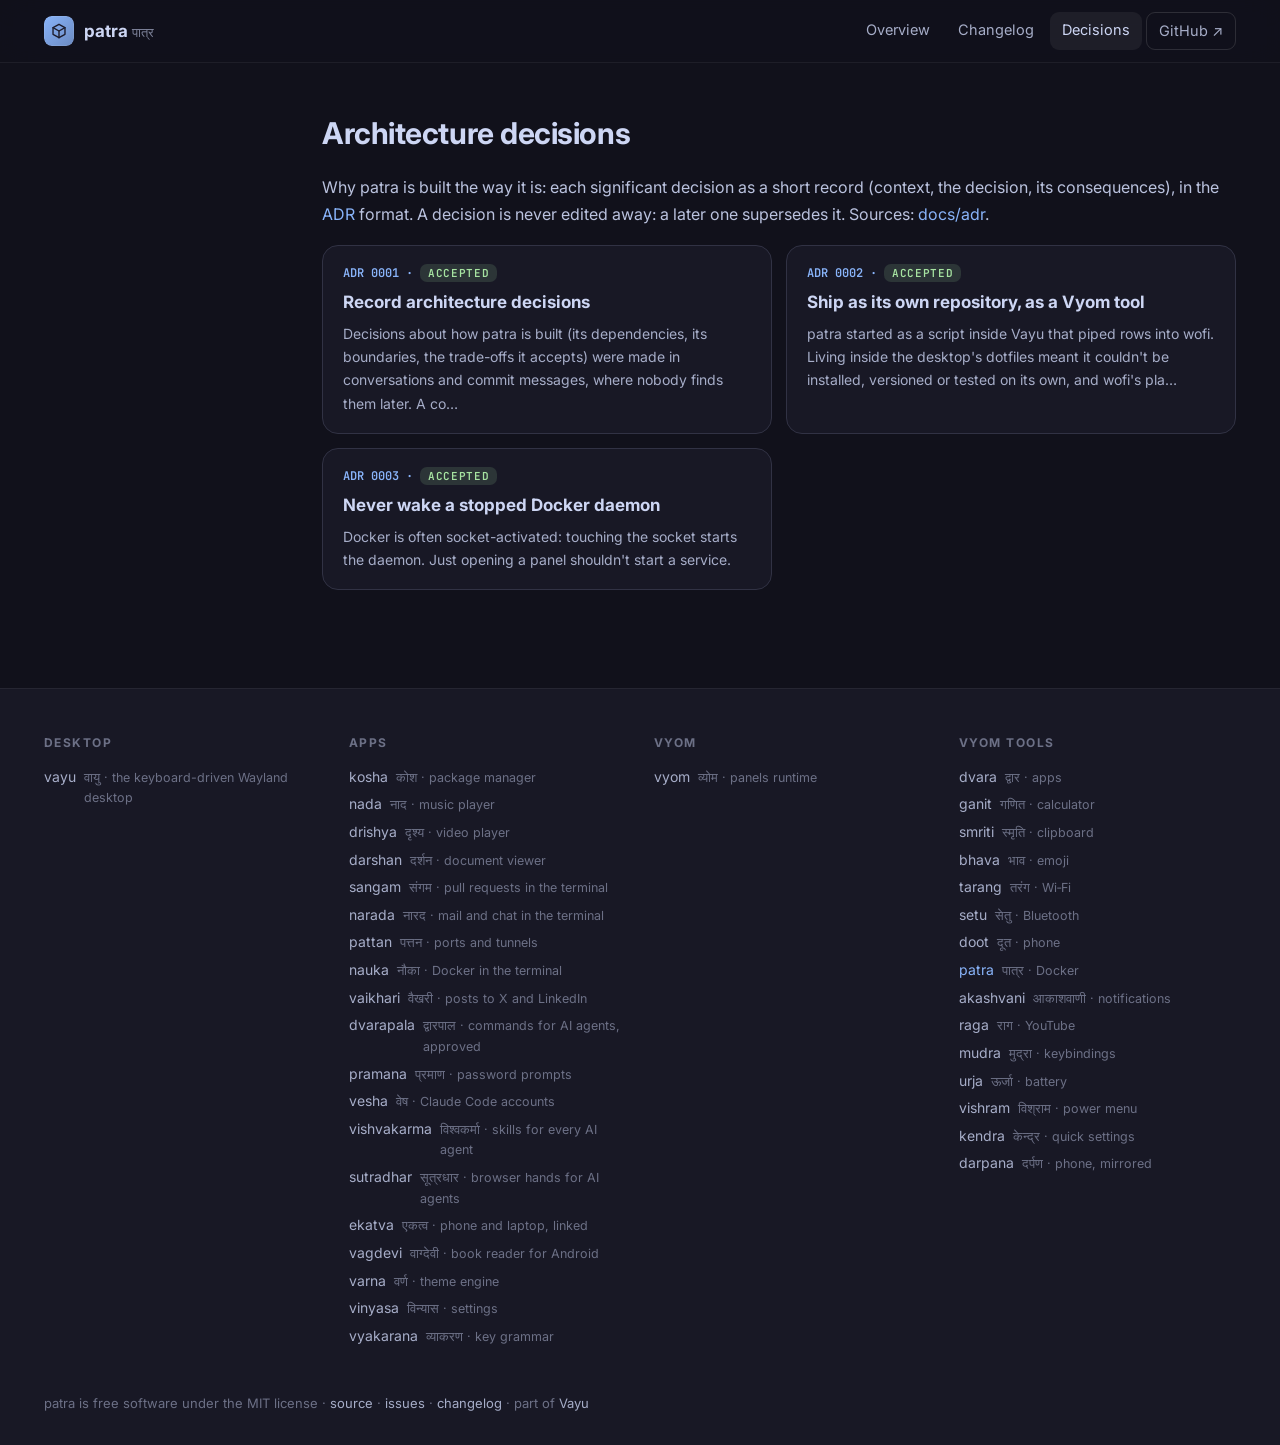
==== commit cee6dc60: "The website moves to patra.theyashsawarkar.dev Every Vayu tool's site now has its own address on the" ====
--- a/docs/adr/index.html
+++ b/docs/adr/index.html
@@ -22,8 +22,8 @@
 <div class="wrap"><aside class="toc"></aside><article>
 <h2>Architecture decisions</h2><p>Why patra is built the way it is: each significant decision as a short record (context, the decision, its consequences), in the <a href="https://cognitect.com/blog/2011/11/15/documenting-architecture-decisions">ADR</a> format. A decision is never edited away: a later one supersedes it. Sources: <a href="https://github.com/Theyashsawarkar/patra/tree/main/docs/adr">docs/adr</a>.</p><div class="cards"><a class="card" href="0001-record-architecture-decisions.html"><div class="n">ADR 0001 · <span class="status accepted">Accepted</span></div><h3>Record architecture decisions</h3><p>Decisions about how patra is built (its dependencies, its boundaries, the trade-offs it accepts) were made in conversations and commit messages, where nobody finds them later. A co…</p></a><a class="card" href="0002-own-repository-as-a-vyom-tool.html"><div class="n">ADR 0002 · <span class="status accepted">Accepted</span></div><h3>Ship as its own repository, as a Vyom tool</h3><p>patra started as a script inside Vayu that piped rows into wofi. Living inside the desktop&#x27;s dotfiles meant it couldn&#x27;t be installed, versioned or tested on its own, and wofi&#x27;s pla…</p></a><a class="card" href="0003-never-start-docker.html"><div class="n">ADR 0003 · <span class="status accepted">Accepted</span></div><h3>Never wake a stopped Docker daemon</h3><p>Docker is often socket-activated: touching the socket starts the daemon. Just opening a panel shouldn&#x27;t start a service.</p></a></div>
 </article></div>
-<footer><div class="in"><div><h4>Desktop</h4><a href="https://theyashsawarkar.github.io/vayu/" class="">vayu <span>वायु · the keyboard-driven Wayland desktop</span></a></div><div><h4>Apps</h4><a href="https://theyashsawarkar.github.io/kosha/" class="">kosha <span>कोश · package manager</span></a><a href="https://theyashsawarkar.github.io/nada/" class="">nada <span>नाद · music player</span></a><a href="https://theyashsawarkar.github.io/drishya/" class="">drishya <span>दृश्य · video player</span></a><a href="https://theyashsawarkar.github.io/sangam/" class="">sangam <span>संगम · pull requests in the terminal</span></a><a href="https://theyashsawarkar.github.io/narada/" class="">narada <span>नारद · mail and chat in the terminal</span></a><a href="https://theyashsawarkar.github.io/pattan/" class="">pattan <span>पत्तन · ports and tunnels</span></a><a href="https://theyashsawarkar.github.io/nauka/" class="">nauka <span>नौका · Docker in the terminal</span></a><a href="https://theyashsawarkar.github.io/vaikhari/" class="">vaikhari <span>वैखरी · posts to X and LinkedIn</span></a><a href="https://theyashsawarkar.github.io/dvarapala/" class="">dvarapala <span>द्वारपाल · commands for AI agents, approved</span></a><a href="https://theyashsawarkar.github.io/pramana/" class="">pramana <span>प्रमाण · password prompts</span></a><a href="https://theyashsawarkar.github.io/vesha/" class="">vesha <span>वेष · Claude Code accounts</span></a><a href="https://theyashsawarkar.github.io/vishvakarma/" class="">vishvakarma <span>विश्वकर्मा · skills for every AI agent</span></a><a href="https://theyashsawarkar.github.io/ekatva/" class="">ekatva <span>एकत्व · phone and laptop, linked</span></a><a href="https://theyashsawarkar.github.io/varna/" class="">varna <span>वर्ण · theme engine</span></a><a href="https://theyashsawarkar.github.io/vinyasa/" class="">vinyasa <span>विन्यास · settings</span></a></div><div><h4>Vyom</h4><a href="https://theyashsawarkar.github.io/vyom/" class="">vyom <span>व्योम · panels runtime</span></a></div><div><h4>Vyom tools</h4><a href="https://theyashsawarkar.github.io/dvara/" class="">dvara <span>द्वार · apps</span></a><a href="https://theyashsawarkar.github.io/ganit/" class="">ganit <span>गणित · calculator</span></a><a href="https://theyashsawarkar.github.io/smriti/" class="">smriti <span>स्मृति · clipboard</span></a><a href="https://theyashsawarkar.github.io/bhava/" class="">bhava <span>भाव · emoji</span></a><a href="https://theyashsawarkar.github.io/tarang/" class="">tarang <span>तरंग · Wi‑Fi</span></a><a href="https://theyashsawarkar.github.io/setu/" class="">setu <span>सेतु · Bluetooth</span></a><a href="https://theyashsawarkar.github.io/doot/" class="">doot <span>दूत · phone</span></a><a href="https://theyashsawarkar.github.io/patra/" class="me">patra <span>पात्र · Docker</span></a><a href="https://theyashsawarkar.github.io/akashvani/" class="">akashvani <span>आकाशवाणी · notifications</span></a><a href="https://theyashsawarkar.github.io/raga/" class="">raga <span>राग · YouTube</span></a><a href="https://theyashsawarkar.github.io/mudra/" class="">mudra <span>मुद्रा · keybindings</span></a><a href="https://theyashsawarkar.github.io/urja/" class="">urja <span>ऊर्जा · battery</span></a><a href="https://theyashsawarkar.github.io/vishram/" class="">vishram <span>विश्राम · power menu</span></a><a href="https://theyashsawarkar.github.io/kendra/" class="">kendra <span>केन्द्र · quick settings</span></a><a href="https://theyashsawarkar.github.io/darpana/" class="">darpana <span>दर्पण · phone, mirrored</span></a></div></div>
-<div class="bottom">patra is free software under the MIT license · <a href="https://github.com/Theyashsawarkar/patra">source</a> · <a href="https://github.com/Theyashsawarkar/patra/issues">issues</a> · <a href="../changelog.html">changelog</a> · part of <a href="https://theyashsawarkar.github.io/vayu/">Vayu</a></div></footer>
+<footer><div class="in"><div><h4>Desktop</h4><a href="https://vayu.theyashsawarkar.dev/" class="">vayu <span>वायु · the keyboard-driven Wayland desktop</span></a></div><div><h4>Apps</h4><a href="https://kosha.theyashsawarkar.dev/" class="">kosha <span>कोश · package manager</span></a><a href="https://nada.theyashsawarkar.dev/" class="">nada <span>नाद · music player</span></a><a href="https://drishya.theyashsawarkar.dev/" class="">drishya <span>दृश्य · video player</span></a><a href="https://darshan.theyashsawarkar.dev/" class="">darshan <span>दर्शन · document viewer</span></a><a href="https://sangam.theyashsawarkar.dev/" class="">sangam <span>संगम · pull requests in the terminal</span></a><a href="https://narada.theyashsawarkar.dev/" class="">narada <span>नारद · mail and chat in the terminal</span></a><a href="https://pattan.theyashsawarkar.dev/" class="">pattan <span>पत्तन · ports and tunnels</span></a><a href="https://nauka.theyashsawarkar.dev/" class="">nauka <span>नौका · Docker in the terminal</span></a><a href="https://vaikhari.theyashsawarkar.dev/" class="">vaikhari <span>वैखरी · posts to X and LinkedIn</span></a><a href="https://dvarapala.theyashsawarkar.dev/" class="">dvarapala <span>द्वारपाल · commands for AI agents, approved</span></a><a href="https://pramana.theyashsawarkar.dev/" class="">pramana <span>प्रमाण · password prompts</span></a><a href="https://vesha.theyashsawarkar.dev/" class="">vesha <span>वेष · Claude Code accounts</span></a><a href="https://vishvakarma.theyashsawarkar.dev/" class="">vishvakarma <span>विश्वकर्मा · skills for every AI agent</span></a><a href="https://sutradhar.theyashsawarkar.dev/" class="">sutradhar <span>सूत्रधार · browser hands for AI agents</span></a><a href="https://ekatva.theyashsawarkar.dev/" class="">ekatva <span>एकत्व · phone and laptop, linked</span></a><a href="https://vagdevi.theyashsawarkar.dev/" class="">vagdevi <span>वाग्देवी · book reader for Android</span></a><a href="https://varna.theyashsawarkar.dev/" class="">varna <span>वर्ण · theme engine</span></a><a href="https://vinyasa.theyashsawarkar.dev/" class="">vinyasa <span>विन्यास · settings</span></a><a href="https://vyakarana.theyashsawarkar.dev/" class="">vyakarana <span>व्याकरण · key grammar</span></a></div><div><h4>Vyom</h4><a href="https://vyom.theyashsawarkar.dev/" class="">vyom <span>व्योम · panels runtime</span></a></div><div><h4>Vyom tools</h4><a href="https://dvara.theyashsawarkar.dev/" class="">dvara <span>द्वार · apps</span></a><a href="https://ganit.theyashsawarkar.dev/" class="">ganit <span>गणित · calculator</span></a><a href="https://smriti.theyashsawarkar.dev/" class="">smriti <span>स्मृति · clipboard</span></a><a href="https://bhava.theyashsawarkar.dev/" class="">bhava <span>भाव · emoji</span></a><a href="https://tarang.theyashsawarkar.dev/" class="">tarang <span>तरंग · Wi‑Fi</span></a><a href="https://setu.theyashsawarkar.dev/" class="">setu <span>सेतु · Bluetooth</span></a><a href="https://doot.theyashsawarkar.dev/" class="">doot <span>दूत · phone</span></a><a href="https://patra.theyashsawarkar.dev/" class="me">patra <span>पात्र · Docker</span></a><a href="https://akashvani.theyashsawarkar.dev/" class="">akashvani <span>आकाशवाणी · notifications</span></a><a href="https://raga.theyashsawarkar.dev/" class="">raga <span>राग · YouTube</span></a><a href="https://mudra.theyashsawarkar.dev/" class="">mudra <span>मुद्रा · keybindings</span></a><a href="https://urja.theyashsawarkar.dev/" class="">urja <span>ऊर्जा · battery</span></a><a href="https://vishram.theyashsawarkar.dev/" class="">vishram <span>विश्राम · power menu</span></a><a href="https://kendra.theyashsawarkar.dev/" class="">kendra <span>केन्द्र · quick settings</span></a><a href="https://darpana.theyashsawarkar.dev/" class="">darpana <span>दर्पण · phone, mirrored</span></a></div></div>
+<div class="bottom">patra is free software under the MIT license · <a href="https://github.com/Theyashsawarkar/patra">source</a> · <a href="https://github.com/Theyashsawarkar/patra/issues">issues</a> · <a href="../changelog.html">changelog</a> · part of <a href="https://vayu.theyashsawarkar.dev/">Vayu</a></div></footer>
 <script>
 document.querySelectorAll('pre.code').forEach(p=>{const b=document.createElement('button');b.className='copy';b.textContent='Copy';
 b.onclick=()=>{navigator.clipboard.writeText(p.innerText.replace(/^Copy/,'')).then(()=>{b.textContent='Copied';setTimeout(()=>b.textContent='Copy',1200)})};p.appendChild(b)});
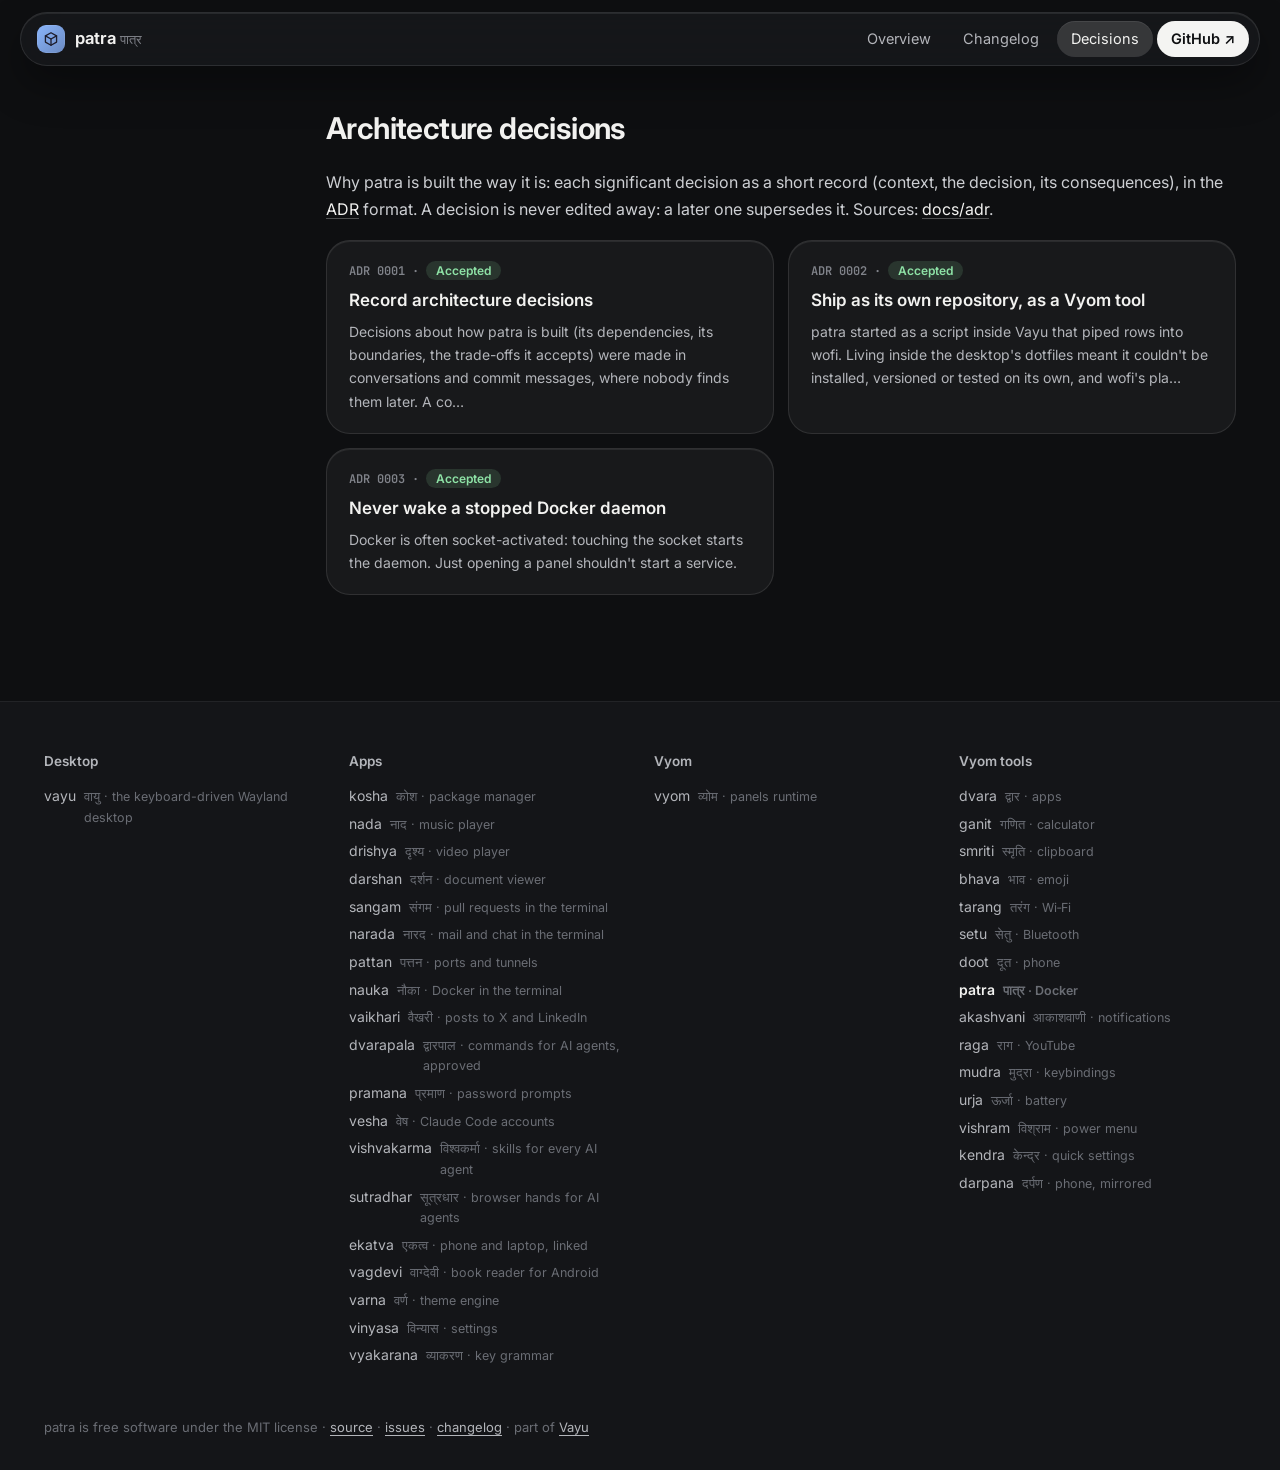
==== commit f0b29249: "Website: Vayu's Spatial look Co-Authored-By: Claude Opus 5.5 <noreply@anthropic.com>" ====
--- a/docs/adr/index.html
+++ b/docs/adr/index.html
@@ -7,12 +7,12 @@
 <meta name="description" content="Docker containers: grouped by compose project, live CPU and memory, logs in the preview; restart, stop, start, shell, logs.">
 <meta property="og:title" content="Decisions · patra">
 <meta property="og:description" content="Docker containers: grouped by compose project, live CPU and memory, logs in the preview; restart, stop, start, shell, logs.">
-<meta name="theme-color" content="#11111b">
+<meta name="theme-color" content="#0e0f11">
 <link rel="icon" href="../assets/logo.svg" type="image/svg+xml">
 <link rel="preconnect" href="https://fonts.googleapis.com">
 <link href="https://fonts.googleapis.com/css2?family=Inter:wght@400;500;600;700;800&family=JetBrains+Mono:wght@400;600&display=swap" rel="stylesheet">
 <link rel="stylesheet" href="../assets/site.css">
-<style>:root{--accent:#89b4fa;--glow:#89b4fa33}</style>
+<style>:root{--tool:#93c4ff;--glow:#93c4ff2e}</style>
 </head>
 <body>
 <header class="top"><div class="in">
--- a/docs/assets/site.css
+++ b/docs/assets/site.css
@@ -1,85 +1,100 @@
-:root{--crust:#11111b;--mantle:#181825;--base:#1e1e2e;--s0:#313244;--s1:#45475a;--ov0:#6c7086;--ov1:#7f849c;
---sub0:#a6adc8;--sub1:#bac2de;--text:#cdd6f4;--mauve:#cba6f7;--green:#a6e3a1;--peach:#fab387;--red:#f38ba8;--blue:#89b4fa;
+/* Vayu's Spatial look: graphite glass that floats, very round, colour only
+   where it means something. The near-white accent is where you act (links,
+   the main button); the tool's own colour (--tool) is only its signature:
+   the logo's glow, the shloka's line, the release dots. */
+:root{--crust:#0e0f11;--mantle:#141518;--base:#1b1c20;--s0:#2a2c31;--s1:#3a3c42;--ov0:#6a6d74;--ov1:#80838a;
+--sub0:#b3b5ba;--sub1:#cdcfd3;--text:#f2f2f0;--accent:#f4f4f2;--green:#8ee2a6;--peach:#f7b07d;--red:#ff9389;--blue:#93c4ff;
+--glass:rgba(255,255,255,.045);--rim:rgba(255,255,255,.10);--lit:inset 0 1px 0 rgba(255,255,255,.08);
 --ui:"Inter","Segoe UI",system-ui,sans-serif;--mono:"JetBrains Mono","JetBrainsMono Nerd Font",ui-monospace,monospace}
-*{box-sizing:border-box}html{scroll-behavior:smooth;scroll-padding-top:76px}
+*{box-sizing:border-box}html{scroll-behavior:smooth;scroll-padding-top:96px}
 body{margin:0;background:var(--crust);color:var(--text);font:16px/1.65 var(--ui);-webkit-font-smoothing:antialiased}
-a{color:var(--accent);text-decoration:none}a:hover{text-decoration:underline}
-code{font:.86em var(--mono);background:rgba(255,255,255,.06);border:1px solid rgba(255,255,255,.07);padding:.12em .4em;border-radius:6px;color:var(--sub1)}
+a{color:var(--accent);text-decoration:underline;text-decoration-color:rgba(244,244,242,.28);text-underline-offset:3px}
+a:hover{text-decoration-color:var(--accent)}
+code{font:.86em var(--mono);background:rgba(255,255,255,.07);padding:.14em .45em;border-radius:7px;color:var(--sub1)}
 img{max-width:100%;height:auto}
-/* nav */
-.top{position:sticky;top:0;z-index:20;backdrop-filter:blur(18px) saturate(1.4);-webkit-backdrop-filter:blur(18px) saturate(1.4);
-background:rgba(17,17,27,.72);border-bottom:1px solid rgba(255,255,255,.06)}
-.top .in{max-width:1240px;margin:0 auto;padding:12px 24px;display:flex;align-items:center;gap:22px}
-.brand{display:flex;align-items:center;gap:10px;font-weight:700;font-size:17px;color:var(--text)}
-.brand img{width:30px;height:30px;border-radius:8px}.brand small{font-weight:500;color:var(--ov1);font-size:13px}
+:focus-visible{outline:2px solid var(--accent);outline-offset:3px;border-radius:8px}
+/* nav: a floating glass pill */
+.top{position:sticky;top:12px;z-index:20;padding:0 16px}
+.top .in{max-width:1240px;margin:0 auto;padding:8px 10px 8px 16px;display:flex;align-items:center;gap:22px;
+border-radius:999px;background:rgba(27,28,32,.62);border:1px solid var(--rim);box-shadow:var(--lit),0 18px 40px rgba(0,0,0,.35);
+backdrop-filter:blur(24px) saturate(1.5);-webkit-backdrop-filter:blur(24px) saturate(1.5)}
+.brand{display:flex;align-items:center;gap:10px;font-weight:650;font-size:16.5px;color:var(--text);text-decoration:none}
+.brand img{width:28px;height:28px;border-radius:9px}.brand small{font-weight:500;color:var(--ov1);font-size:13px}
 .top nav{display:flex;gap:4px;margin-left:auto;flex-wrap:wrap}
-.top nav a{color:var(--sub0);padding:6px 12px;border-radius:9px;font-size:14.5px}
-.top nav a:hover,.top nav a.on{background:rgba(255,255,255,.06);color:var(--text);text-decoration:none}
-.top nav a.gh{border:1px solid rgba(255,255,255,.12)}
-/* hero */
-.hero{position:relative;overflow:hidden;border-bottom:1px solid rgba(255,255,255,.05)}
-.hero:before{content:"";position:absolute;inset:-40% -10% auto;height:640px;
-background:radial-gradient(600px 300px at 20% 30%,var(--glow),transparent 70%),radial-gradient(500px 300px at 85% 10%,rgba(137,180,250,.18),transparent 70%);pointer-events:none}
-.hero .in{position:relative;max-width:1240px;margin:0 auto;padding:72px 24px 56px;display:grid;grid-template-columns:minmax(0,1fr) auto;gap:40px;align-items:center}
-.eyebrow{font:600 13px var(--mono);letter-spacing:.14em;text-transform:uppercase;color:var(--accent)}
-.hero h1{font-size:clamp(40px,6vw,64px);line-height:1.04;margin:12px 0 6px;letter-spacing:-.03em}
-.hero .sa{font-size:22px;color:var(--accent);margin-bottom:18px}.hero .sa span{color:var(--ov1)}
-.hero .shloka{margin:0 0 26px;padding-left:16px;border-left:3px solid var(--accent);max-width:720px}.hero .shloka p{margin:0 0 6px;font-size:18px;line-height:1.6;color:var(--text)}.hero .shloka figcaption{font-size:14px;color:var(--sub0)}.hero .shloka cite{color:var(--ov1);font-style:normal;white-space:nowrap}
-.hero p.lead{font-size:19px;color:var(--sub0);max-width:720px;margin:0 0 26px}
+.top nav a{color:var(--sub0);padding:6px 14px;border-radius:999px;font-size:14.5px;text-decoration:none}
+.top nav a:hover{background:rgba(255,255,255,.07);color:var(--text)}
+.top nav a.on{background:rgba(255,255,255,.14);color:var(--text);box-shadow:var(--lit)}
+.top nav a.gh{background:var(--accent);color:var(--crust);font-weight:600}.top nav a.gh:hover{background:#fff}
+/* hero: the tool's light in a dark room */
+.hero{position:relative;overflow:hidden;margin-top:-64px;padding-top:64px}
+.hero:before{content:"";position:absolute;inset:-30% -10% auto;height:720px;
+background:radial-gradient(640px 340px at 18% 32%,var(--glow),transparent 70%),radial-gradient(520px 300px at 86% 8%,rgba(255,255,255,.06),transparent 70%);pointer-events:none}
+.hero .in{position:relative;max-width:1240px;margin:0 auto;padding:84px 24px 60px;display:grid;grid-template-columns:minmax(0,1fr) auto;gap:48px;align-items:center}
+.eyebrow{display:inline-flex;align-items:center;gap:8px;font:500 13.5px var(--ui);color:var(--sub1);padding:5px 13px 5px 11px;border-radius:999px;
+background:var(--glass);border:1px solid var(--rim);box-shadow:var(--lit)}
+.eyebrow:before{content:"";width:7px;height:7px;border-radius:50%;background:var(--tool)}
+.hero h1{font-size:clamp(42px,6vw,68px);line-height:1.02;margin:18px 0 8px;letter-spacing:-.035em;font-weight:700}
+.hero .sa{font-size:22px;color:var(--sub1);margin-bottom:22px}.hero .sa span{color:var(--ov1)}
+.hero .shloka{margin:0 0 28px;padding:16px 20px;border-radius:22px;background:var(--glass);border:1px solid var(--rim);box-shadow:var(--lit),inset 3px 0 0 var(--tool);max-width:720px}
+.hero .shloka p{margin:0 0 6px;font-size:18px;line-height:1.6;color:var(--text)}.hero .shloka figcaption{font-size:14px;color:var(--sub0)}.hero .shloka cite{color:var(--ov1);font-style:normal;white-space:nowrap}
+.hero p.lead{font-size:19px;color:var(--sub0);max-width:680px;margin:0 0 28px}
 .cta{display:flex;gap:10px;flex-wrap:wrap}
-.btn{display:inline-flex;align-items:center;gap:8px;padding:11px 18px;border-radius:12px;font-weight:600;font-size:15px;border:1px solid rgba(255,255,255,.12);color:var(--text);background:rgba(255,255,255,.04)}
-.btn:hover{text-decoration:none;background:rgba(255,255,255,.08)}
-.btn.primary{background:var(--accent);color:var(--crust);border-color:transparent}.btn.primary:hover{filter:brightness(1.06)}
-.hero .logo{width:180px;height:180px;filter:drop-shadow(0 24px 48px var(--glow))}
-.meta{display:flex;gap:18px;flex-wrap:wrap;margin-top:22px;color:var(--ov1);font-size:14px}.meta b{color:var(--sub1);font-weight:600}
+.btn{display:inline-flex;align-items:center;gap:8px;padding:11px 20px;border-radius:999px;font-weight:600;font-size:15px;color:var(--text);
+background:rgba(255,255,255,.07);border:1px solid var(--rim);box-shadow:var(--lit);text-decoration:none}
+.btn:hover{background:rgba(255,255,255,.12)}
+.btn.primary{background:var(--accent);color:var(--crust);border-color:transparent;box-shadow:none}.btn.primary:hover{background:#fff}
+.hero .logo{width:184px;height:184px;filter:drop-shadow(0 28px 56px var(--glow))}
+.meta{display:flex;gap:18px;flex-wrap:wrap;margin-top:24px;color:var(--ov1);font-size:14px}.meta b{color:var(--sub1);font-weight:600}
 /* layout */
-.wrap{max-width:1240px;margin:0 auto;padding:40px 24px 80px;display:grid;grid-template-columns:230px minmax(0,1fr);gap:48px}
-.toc{position:sticky;top:84px;align-self:start;max-height:calc(100vh - 100px);overflow:auto;font-size:14px;padding-right:6px}
-.toc b{display:block;font-size:11.5px;letter-spacing:.12em;text-transform:uppercase;color:var(--ov0);margin:0 0 10px}
-.toc a{display:block;color:var(--sub0);padding:4px 10px;border-left:2px solid var(--s0)}
-.toc a.l3{padding-left:22px;font-size:13px;color:var(--ov1)}
-.toc a:hover,.toc a.on{color:var(--text);border-left-color:var(--accent);text-decoration:none}
+.wrap{max-width:1240px;margin:0 auto;padding:44px 24px 88px;display:grid;grid-template-columns:230px minmax(0,1fr);gap:52px}
+.toc{position:sticky;top:96px;align-self:start;max-height:calc(100vh - 116px);overflow:auto;font-size:14px;padding-right:6px}
+.toc b{display:block;font-size:13px;font-weight:600;color:var(--ov1);margin:0 0 10px 12px}
+.toc a{display:block;color:var(--sub0);padding:5px 12px;border-radius:12px;text-decoration:none}
+.toc a.l3{padding-left:24px;font-size:13px;color:var(--ov1)}
+.toc a:hover{color:var(--text);background:rgba(255,255,255,.04)}
+.toc a.on{color:var(--text);background:rgba(255,255,255,.09);box-shadow:var(--lit)}
 article{min-width:0}
-article h2{font-size:30px;letter-spacing:-.015em;margin:56px 0 14px;padding-top:6px}
+article h2{font-size:30px;letter-spacing:-.02em;margin:60px 0 14px;padding-top:6px;font-weight:650}
 article h2:first-child{margin-top:0}
-article h3{font-size:20px;margin:34px 0 10px}article h4{font-size:16px;margin:24px 0 8px;color:var(--sub1)}
+article h3{font-size:20px;margin:34px 0 10px;font-weight:600}article h4{font-size:16px;margin:24px 0 8px;color:var(--sub1)}
 article p,article li{color:var(--sub1)}
-article .anchor{opacity:0;margin-left:-22px;width:22px;display:inline-block;color:var(--ov0)}
-article h2:hover .anchor,article h3:hover .anchor{opacity:1;text-decoration:none}
+article .anchor{opacity:0;margin-left:-22px;width:22px;display:inline-block;color:var(--ov0);text-decoration:none}
+article h2:hover .anchor,article h3:hover .anchor{opacity:1}
 article ul,article ol{padding-left:22px}article li{margin:5px 0}
-article img{border-radius:14px;border:1px solid rgba(255,255,255,.07)}
+article img{border-radius:22px;border:1px solid var(--rim);box-shadow:0 24px 60px rgba(0,0,0,.35)}
 article p[align=center]{text-align:center}article p[align=center] img{margin:6px 0}
-article blockquote{margin:22px 0;padding:14px 20px;border-left:3px solid var(--accent);background:rgba(255,255,255,.03);border-radius:12px}
-article blockquote p{margin:0;color:var(--sub0);font-style:italic}
-pre.code{position:relative;background:var(--mantle);border:1px solid var(--s0);border-radius:14px;padding:16px 18px;overflow:auto;font:13.5px/1.6 var(--mono);color:var(--sub1)}
-pre.code code{background:none;border:0;padding:0;font-size:inherit;color:inherit}
-pre.code .copy{position:absolute;top:8px;right:8px;font:600 11px var(--ui);padding:4px 9px;border-radius:7px;border:1px solid var(--s1);background:var(--base);color:var(--sub0);cursor:pointer;opacity:0;transition:.15s}
-pre.code:hover .copy{opacity:1}
-.table{overflow:auto;margin:16px 0;border:1px solid var(--s0);border-radius:14px}
+article blockquote{margin:22px 0;padding:16px 22px;background:var(--glass);border:1px solid var(--rim);box-shadow:var(--lit);border-radius:22px}
+article blockquote p{margin:0;color:var(--sub0)}
+pre.code{position:relative;background:rgba(0,0,0,.28);border:1px solid var(--rim);box-shadow:var(--lit);border-radius:20px;padding:18px 20px;overflow:auto;font:13.5px/1.65 var(--mono);color:var(--sub1)}
+pre.code code{background:none;padding:0;font-size:inherit;color:inherit}
+pre.code .copy{position:absolute;top:10px;right:10px;font:600 12px var(--ui);padding:5px 12px;border-radius:999px;border:0;background:rgba(255,255,255,.1);color:var(--text);cursor:pointer;opacity:0;transition:opacity .15s}
+pre.code:hover .copy,pre.code .copy:focus-visible{opacity:1}
+.table{overflow:auto;margin:16px 0;border:1px solid var(--rim);border-radius:20px;background:var(--glass);box-shadow:var(--lit)}
 table{border-collapse:collapse;width:100%;font-size:14.5px}
-th{text-align:left;background:var(--mantle);color:var(--sub1);font-weight:600;padding:10px 14px;border-bottom:1px solid var(--s0)}
-td{padding:9px 14px;border-bottom:1px solid rgba(49,50,68,.6);color:var(--sub1);vertical-align:top}tr:last-child td{border-bottom:0}
+th{text-align:left;color:var(--sub1);font-weight:600;padding:11px 16px;border-bottom:1px solid var(--rim);background:rgba(255,255,255,.03)}
+td{padding:10px 16px;border-bottom:1px solid rgba(255,255,255,.06);color:var(--sub1);vertical-align:top}tr:last-child td{border-bottom:0}
 td code{white-space:nowrap}
 /* changelog */
-.release{position:relative;padding:0 0 8px 28px;border-left:2px solid var(--s0);margin-left:6px}
-.release:before{content:"";position:absolute;left:-7px;top:10px;width:12px;height:12px;border-radius:50%;background:var(--accent);box-shadow:0 0 0 4px var(--crust)}
+.release{position:relative;padding:0 0 10px 30px;border-left:1px solid var(--s1);margin-left:6px}
+.release:before{content:"";position:absolute;left:-6px;top:11px;width:11px;height:11px;border-radius:50%;background:var(--tool);box-shadow:0 0 0 4px var(--crust)}
 .release h2{margin-top:0;font-size:24px}.release h2 .date{font:500 14px var(--mono);color:var(--ov1);margin-left:10px}
-.release .tag{font:600 12px var(--mono);padding:2px 8px;border-radius:7px;background:rgba(255,255,255,.06);color:var(--accent);margin-left:8px;vertical-align:3px}
+.release .tag{font:600 12px var(--mono);padding:2px 10px;border-radius:999px;background:rgba(255,255,255,.08);color:var(--text);margin-left:8px;vertical-align:3px}
 /* adr */
 .cards{display:grid;grid-template-columns:repeat(auto-fill,minmax(300px,1fr));gap:14px;margin:18px 0}
-.card{display:block;background:var(--mantle);border:1px solid var(--s0);border-radius:16px;padding:18px 20px;color:var(--text)}
-.card:hover{border-color:var(--accent);text-decoration:none;transform:translateY(-1px)}
-.card .n{font:600 12px var(--mono);color:var(--accent)}.card h3{margin:6px 0 6px;font-size:17px}.card p{margin:0;color:var(--sub0);font-size:14px}
-.status{display:inline-block;font:600 11px var(--mono);padding:2px 8px;border-radius:7px;background:rgba(166,227,161,.14);color:var(--green);text-transform:uppercase;letter-spacing:.06em}
-.status.superseded,.status.deprecated{background:rgba(250,179,135,.14);color:var(--peach)}.status.proposed{background:rgba(137,180,250,.14);color:var(--blue)}
+.card{display:block;background:var(--glass);border:1px solid var(--rim);box-shadow:var(--lit);border-radius:24px;padding:20px 22px;color:var(--text);text-decoration:none;transition:background .15s,border-color .15s}
+.card:hover{background:rgba(255,255,255,.075);border-color:rgba(255,255,255,.2)}
+.card .n{font:600 12px var(--mono);color:var(--ov1)}.card h3{margin:6px 0 6px;font-size:17px}.card p{margin:0;color:var(--sub0);font-size:14px}
+.status{display:inline-block;font:600 12px var(--ui);padding:2px 10px;border-radius:999px;background:rgba(142,226,166,.14);color:var(--green)}
+.status.superseded,.status.deprecated{background:rgba(247,176,125,.14);color:var(--peach)}.status.proposed{background:rgba(147,196,255,.14);color:var(--blue)}
 /* footer */
 footer{border-top:1px solid rgba(255,255,255,.06);background:var(--mantle)}
-footer .in{max-width:1240px;margin:0 auto;padding:44px 24px;display:grid;grid-template-columns:repeat(auto-fit,minmax(200px,1fr));gap:28px}
-footer h4{margin:0 0 10px;font-size:12px;letter-spacing:.12em;text-transform:uppercase;color:var(--ov0)}
-footer a{display:flex;gap:8px;align-items:baseline;color:var(--sub0);font-size:14px;padding:2px 0}footer a span{color:var(--ov0);font-size:12.5px}
-footer a.me{color:var(--accent)}
-footer .bottom{max-width:1240px;margin:0 auto;padding:0 24px 30px;color:var(--ov0);font-size:13px}
-footer .bottom a{display:inline;padding:0;font-size:13px}
-@media(max-width:900px){.wrap{grid-template-columns:1fr}.toc{display:none}.hero .in{grid-template-columns:1fr}.hero .logo{width:110px;height:110px;order:-1}
-.top nav a:not(.gh){padding:6px 8px}}
-@media(max-width:560px){.top nav a.hide{display:none}.hero .in{padding:44px 16px 36px}.wrap{padding:28px 16px 60px}}+footer .in{max-width:1240px;margin:0 auto;padding:48px 24px;display:grid;grid-template-columns:repeat(auto-fit,minmax(200px,1fr));gap:28px}
+footer h4{margin:0 0 10px;font-size:13.5px;font-weight:600;color:var(--sub0)}
+footer a{display:flex;gap:8px;align-items:baseline;color:var(--sub0);font-size:14px;padding:2px 0;text-decoration:none}footer a:hover{color:var(--text)}footer a span{color:var(--ov0);font-size:12.5px}
+footer a.me{color:var(--text);font-weight:600}
+footer .bottom{max-width:1240px;margin:0 auto;padding:0 24px 32px;color:var(--ov0);font-size:13px}
+footer .bottom a{display:inline;padding:0;font-size:13px;text-decoration:underline}
+@media(max-width:900px){.wrap{grid-template-columns:1fr}.toc{display:none}.hero .in{grid-template-columns:1fr}.hero .logo{width:112px;height:112px;order:-1}
+.top nav a:not(.gh){padding:6px 9px}}
+@media(max-width:560px){.top{padding:0 10px}.top .in{gap:10px;padding-left:12px}.brand small{display:none}.top nav a.hide{display:none}.hero .in{padding:52px 16px 36px}.wrap{padding:28px 16px 64px}}
+@media(prefers-reduced-motion:reduce){html{scroll-behavior:auto}*{transition:none!important}}
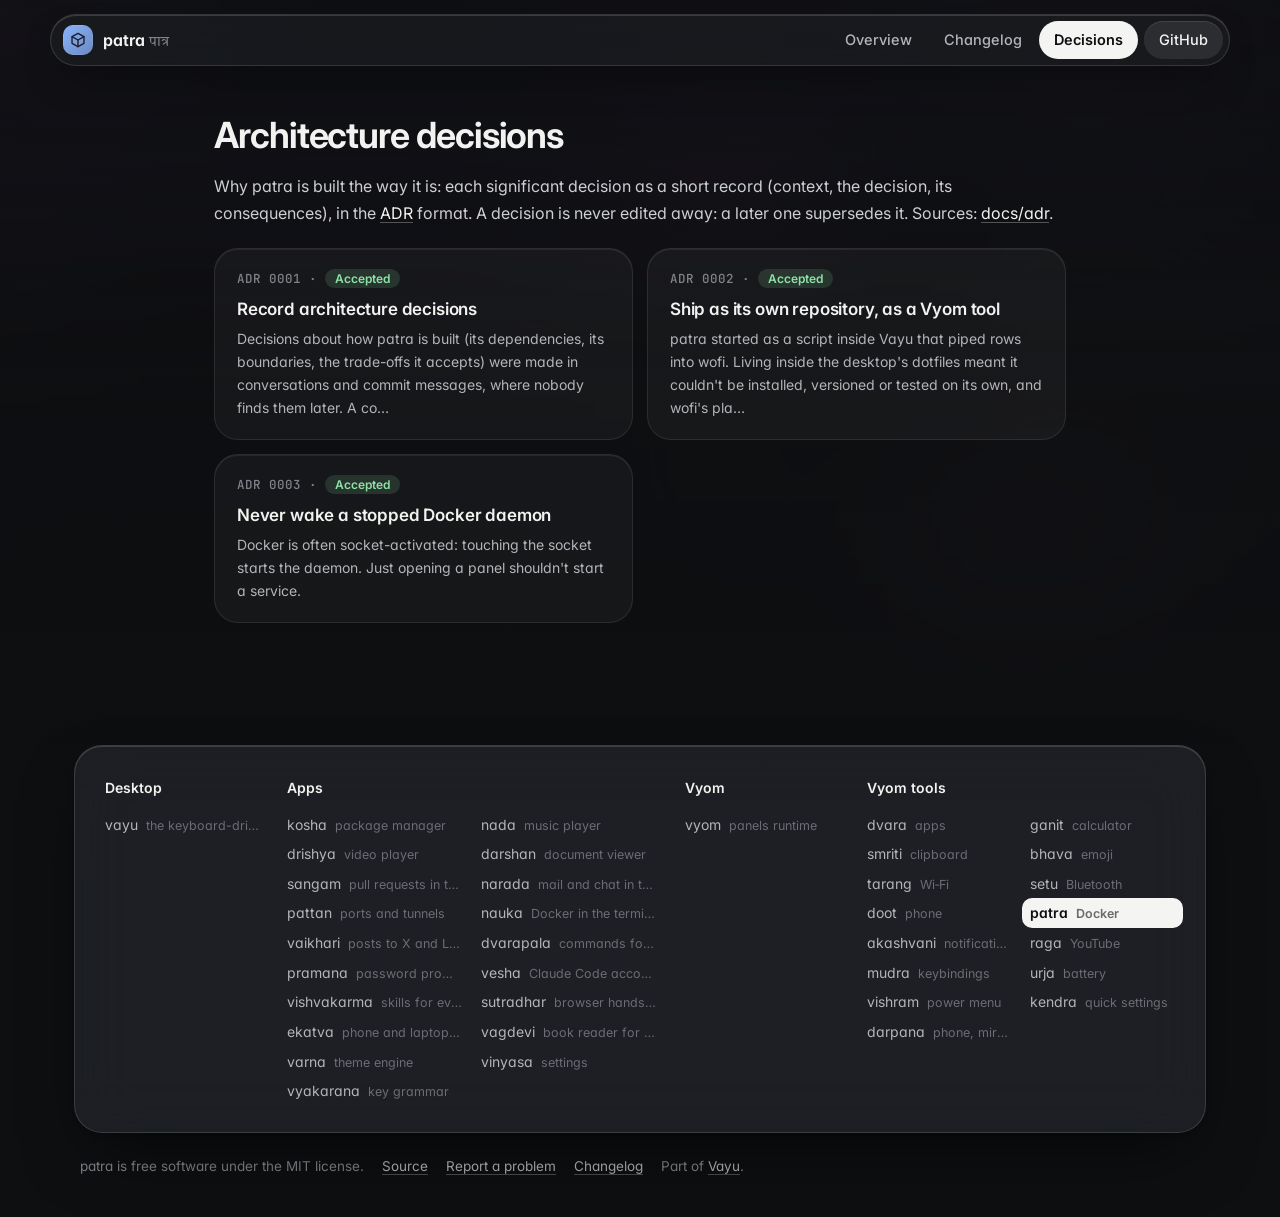
==== commit 5edd1690: "Website: closer to Vayu's own Spatial site The tool's screenshot blurred behind the page, a centred " ====
--- a/docs/adr/index.html
+++ b/docs/adr/index.html
@@ -10,23 +10,25 @@
 <meta name="theme-color" content="#0e0f11">
 <link rel="icon" href="../assets/logo.svg" type="image/svg+xml">
 <link rel="preconnect" href="https://fonts.googleapis.com">
-<link href="https://fonts.googleapis.com/css2?family=Inter:wght@400;500;600;700;800&family=JetBrains+Mono:wght@400;600&display=swap" rel="stylesheet">
+<link rel="preconnect" href="https://fonts.gstatic.com" crossorigin>
+<link href="https://fonts.googleapis.com/css2?family=Inter:wght@400;500;600;700&family=JetBrains+Mono:wght@400;500;600&family=Tiro+Devanagari+Sanskrit&display=swap" rel="stylesheet">
 <link rel="stylesheet" href="../assets/site.css">
-<style>:root{--tool:#93c4ff;--glow:#93c4ff2e}</style>
+<style>:root{--tool:#93c4ff}.backdrop:before{background-image:url("../assets/screenshots/patra.png")}</style>
 </head>
-<body>
+<body class="sub">
+<div class="backdrop" aria-hidden="true"></div>
 <header class="top"><div class="in">
 <a class="brand" href="../index.html"><img src="../assets/logo.svg" alt=""><span>patra <small>पात्र</small></span></a>
-<nav><a href="../index.html" class="">Overview</a><a href="../changelog.html" class="">Changelog</a><a href="../adr/index.html" class="on hide">Decisions</a><a class="gh" href="https://github.com/Theyashsawarkar/patra">GitHub ↗</a></nav></div></header>
+<nav><a href="../index.html" class="">Overview</a><a href="../changelog.html" class="">Changelog</a><a href="../adr/index.html" class="on hide">Decisions</a><a class="gh" href="https://github.com/Theyashsawarkar/patra">GitHub</a></nav></div></header>
 
-<div class="wrap"><aside class="toc"></aside><article>
+<div class="wrap solo"><article>
 <h2>Architecture decisions</h2><p>Why patra is built the way it is: each significant decision as a short record (context, the decision, its consequences), in the <a href="https://cognitect.com/blog/2011/11/15/documenting-architecture-decisions">ADR</a> format. A decision is never edited away: a later one supersedes it. Sources: <a href="https://github.com/Theyashsawarkar/patra/tree/main/docs/adr">docs/adr</a>.</p><div class="cards"><a class="card" href="0001-record-architecture-decisions.html"><div class="n">ADR 0001 · <span class="status accepted">Accepted</span></div><h3>Record architecture decisions</h3><p>Decisions about how patra is built (its dependencies, its boundaries, the trade-offs it accepts) were made in conversations and commit messages, where nobody finds them later. A co…</p></a><a class="card" href="0002-own-repository-as-a-vyom-tool.html"><div class="n">ADR 0002 · <span class="status accepted">Accepted</span></div><h3>Ship as its own repository, as a Vyom tool</h3><p>patra started as a script inside Vayu that piped rows into wofi. Living inside the desktop&#x27;s dotfiles meant it couldn&#x27;t be installed, versioned or tested on its own, and wofi&#x27;s pla…</p></a><a class="card" href="0003-never-start-docker.html"><div class="n">ADR 0003 · <span class="status accepted">Accepted</span></div><h3>Never wake a stopped Docker daemon</h3><p>Docker is often socket-activated: touching the socket starts the daemon. Just opening a panel shouldn&#x27;t start a service.</p></a></div>
 </article></div>
-<footer><div class="in"><div><h4>Desktop</h4><a href="https://vayu.theyashsawarkar.dev/" class="">vayu <span>वायु · the keyboard-driven Wayland desktop</span></a></div><div><h4>Apps</h4><a href="https://kosha.theyashsawarkar.dev/" class="">kosha <span>कोश · package manager</span></a><a href="https://nada.theyashsawarkar.dev/" class="">nada <span>नाद · music player</span></a><a href="https://drishya.theyashsawarkar.dev/" class="">drishya <span>दृश्य · video player</span></a><a href="https://darshan.theyashsawarkar.dev/" class="">darshan <span>दर्शन · document viewer</span></a><a href="https://sangam.theyashsawarkar.dev/" class="">sangam <span>संगम · pull requests in the terminal</span></a><a href="https://narada.theyashsawarkar.dev/" class="">narada <span>नारद · mail and chat in the terminal</span></a><a href="https://pattan.theyashsawarkar.dev/" class="">pattan <span>पत्तन · ports and tunnels</span></a><a href="https://nauka.theyashsawarkar.dev/" class="">nauka <span>नौका · Docker in the terminal</span></a><a href="https://vaikhari.theyashsawarkar.dev/" class="">vaikhari <span>वैखरी · posts to X and LinkedIn</span></a><a href="https://dvarapala.theyashsawarkar.dev/" class="">dvarapala <span>द्वारपाल · commands for AI agents, approved</span></a><a href="https://pramana.theyashsawarkar.dev/" class="">pramana <span>प्रमाण · password prompts</span></a><a href="https://vesha.theyashsawarkar.dev/" class="">vesha <span>वेष · Claude Code accounts</span></a><a href="https://vishvakarma.theyashsawarkar.dev/" class="">vishvakarma <span>विश्वकर्मा · skills for every AI agent</span></a><a href="https://sutradhar.theyashsawarkar.dev/" class="">sutradhar <span>सूत्रधार · browser hands for AI agents</span></a><a href="https://ekatva.theyashsawarkar.dev/" class="">ekatva <span>एकत्व · phone and laptop, linked</span></a><a href="https://vagdevi.theyashsawarkar.dev/" class="">vagdevi <span>वाग्देवी · book reader for Android</span></a><a href="https://varna.theyashsawarkar.dev/" class="">varna <span>वर्ण · theme engine</span></a><a href="https://vinyasa.theyashsawarkar.dev/" class="">vinyasa <span>विन्यास · settings</span></a><a href="https://vyakarana.theyashsawarkar.dev/" class="">vyakarana <span>व्याकरण · key grammar</span></a></div><div><h4>Vyom</h4><a href="https://vyom.theyashsawarkar.dev/" class="">vyom <span>व्योम · panels runtime</span></a></div><div><h4>Vyom tools</h4><a href="https://dvara.theyashsawarkar.dev/" class="">dvara <span>द्वार · apps</span></a><a href="https://ganit.theyashsawarkar.dev/" class="">ganit <span>गणित · calculator</span></a><a href="https://smriti.theyashsawarkar.dev/" class="">smriti <span>स्मृति · clipboard</span></a><a href="https://bhava.theyashsawarkar.dev/" class="">bhava <span>भाव · emoji</span></a><a href="https://tarang.theyashsawarkar.dev/" class="">tarang <span>तरंग · Wi‑Fi</span></a><a href="https://setu.theyashsawarkar.dev/" class="">setu <span>सेतु · Bluetooth</span></a><a href="https://doot.theyashsawarkar.dev/" class="">doot <span>दूत · phone</span></a><a href="https://patra.theyashsawarkar.dev/" class="me">patra <span>पात्र · Docker</span></a><a href="https://akashvani.theyashsawarkar.dev/" class="">akashvani <span>आकाशवाणी · notifications</span></a><a href="https://raga.theyashsawarkar.dev/" class="">raga <span>राग · YouTube</span></a><a href="https://mudra.theyashsawarkar.dev/" class="">mudra <span>मुद्रा · keybindings</span></a><a href="https://urja.theyashsawarkar.dev/" class="">urja <span>ऊर्जा · battery</span></a><a href="https://vishram.theyashsawarkar.dev/" class="">vishram <span>विश्राम · power menu</span></a><a href="https://kendra.theyashsawarkar.dev/" class="">kendra <span>केन्द्र · quick settings</span></a><a href="https://darpana.theyashsawarkar.dev/" class="">darpana <span>दर्पण · phone, mirrored</span></a></div></div>
-<div class="bottom">patra is free software under the MIT license · <a href="https://github.com/Theyashsawarkar/patra">source</a> · <a href="https://github.com/Theyashsawarkar/patra/issues">issues</a> · <a href="../changelog.html">changelog</a> · part of <a href="https://vayu.theyashsawarkar.dev/">Vayu</a></div></footer>
+<footer><div class="in glass"><div class=""><h4>Desktop</h4><div class="list"><a href="https://vayu.theyashsawarkar.dev/" class="">vayu <span>the keyboard-driven Wayland desktop</span></a></div></div><div class="g2"><h4>Apps</h4><div class="list"><a href="https://kosha.theyashsawarkar.dev/" class="">kosha <span>package manager</span></a><a href="https://nada.theyashsawarkar.dev/" class="">nada <span>music player</span></a><a href="https://drishya.theyashsawarkar.dev/" class="">drishya <span>video player</span></a><a href="https://darshan.theyashsawarkar.dev/" class="">darshan <span>document viewer</span></a><a href="https://sangam.theyashsawarkar.dev/" class="">sangam <span>pull requests in the terminal</span></a><a href="https://narada.theyashsawarkar.dev/" class="">narada <span>mail and chat in the terminal</span></a><a href="https://pattan.theyashsawarkar.dev/" class="">pattan <span>ports and tunnels</span></a><a href="https://nauka.theyashsawarkar.dev/" class="">nauka <span>Docker in the terminal</span></a><a href="https://vaikhari.theyashsawarkar.dev/" class="">vaikhari <span>posts to X and LinkedIn</span></a><a href="https://dvarapala.theyashsawarkar.dev/" class="">dvarapala <span>commands for AI agents, approved</span></a><a href="https://pramana.theyashsawarkar.dev/" class="">pramana <span>password prompts</span></a><a href="https://vesha.theyashsawarkar.dev/" class="">vesha <span>Claude Code accounts</span></a><a href="https://vishvakarma.theyashsawarkar.dev/" class="">vishvakarma <span>skills for every AI agent</span></a><a href="https://sutradhar.theyashsawarkar.dev/" class="">sutradhar <span>browser hands for AI agents</span></a><a href="https://ekatva.theyashsawarkar.dev/" class="">ekatva <span>phone and laptop, linked</span></a><a href="https://vagdevi.theyashsawarkar.dev/" class="">vagdevi <span>book reader for Android</span></a><a href="https://varna.theyashsawarkar.dev/" class="">varna <span>theme engine</span></a><a href="https://vinyasa.theyashsawarkar.dev/" class="">vinyasa <span>settings</span></a><a href="https://vyakarana.theyashsawarkar.dev/" class="">vyakarana <span>key grammar</span></a></div></div><div class=""><h4>Vyom</h4><div class="list"><a href="https://vyom.theyashsawarkar.dev/" class="">vyom <span>panels runtime</span></a></div></div><div class="g2"><h4>Vyom tools</h4><div class="list"><a href="https://dvara.theyashsawarkar.dev/" class="">dvara <span>apps</span></a><a href="https://ganit.theyashsawarkar.dev/" class="">ganit <span>calculator</span></a><a href="https://smriti.theyashsawarkar.dev/" class="">smriti <span>clipboard</span></a><a href="https://bhava.theyashsawarkar.dev/" class="">bhava <span>emoji</span></a><a href="https://tarang.theyashsawarkar.dev/" class="">tarang <span>Wi‑Fi</span></a><a href="https://setu.theyashsawarkar.dev/" class="">setu <span>Bluetooth</span></a><a href="https://doot.theyashsawarkar.dev/" class="">doot <span>phone</span></a><a href="https://patra.theyashsawarkar.dev/" class="me" aria-current="page">patra <span>Docker</span></a><a href="https://akashvani.theyashsawarkar.dev/" class="">akashvani <span>notifications</span></a><a href="https://raga.theyashsawarkar.dev/" class="">raga <span>YouTube</span></a><a href="https://mudra.theyashsawarkar.dev/" class="">mudra <span>keybindings</span></a><a href="https://urja.theyashsawarkar.dev/" class="">urja <span>battery</span></a><a href="https://vishram.theyashsawarkar.dev/" class="">vishram <span>power menu</span></a><a href="https://kendra.theyashsawarkar.dev/" class="">kendra <span>quick settings</span></a><a href="https://darpana.theyashsawarkar.dev/" class="">darpana <span>phone, mirrored</span></a></div></div></div>
+<div class="bottom"><span>patra is free software under the MIT license.</span><a href="https://github.com/Theyashsawarkar/patra">Source</a><a href="https://github.com/Theyashsawarkar/patra/issues">Report a problem</a><a href="../changelog.html">Changelog</a><span>Part of <a href="https://vayu.theyashsawarkar.dev/">Vayu</a>.</span></div></footer>
 <script>
-document.querySelectorAll('pre.code').forEach(p=>{const b=document.createElement('button');b.className='copy';b.textContent='Copy';
-b.onclick=()=>{navigator.clipboard.writeText(p.innerText.replace(/^Copy/,'')).then(()=>{b.textContent='Copied';setTimeout(()=>b.textContent='Copy',1200)})};p.appendChild(b)});
+document.querySelectorAll('pre.code').forEach(p=>{const b=document.createElement('button');b.className='copy';b.type='button';b.textContent='Copy';
+b.onclick=()=>{navigator.clipboard.writeText(p.querySelector('code').innerText).then(()=>{b.textContent='Copied';b.classList.add('done');setTimeout(()=>{b.textContent='Copy';b.classList.remove('done')},1400)})};p.appendChild(b)});
 const links=[...document.querySelectorAll('.toc a')];if(links.length){const hs=links.map(a=>document.getElementById(a.hash.slice(1))).filter(Boolean);
 const on=()=>{let cur=hs[0];for(const h of hs){if(h.getBoundingClientRect().top<120)cur=h}links.forEach(a=>a.classList.toggle('on',cur&&a.hash==='#'+cur.id))};
 addEventListener('scroll',on,{passive:true});on()}
--- a/docs/assets/site.css
+++ b/docs/assets/site.css
@@ -1,100 +1,131 @@
-/* Vayu's Spatial look: graphite glass that floats, very round, colour only
-   where it means something. The near-white accent is where you act (links,
-   the main button); the tool's own colour (--tool) is only its signature:
-   the logo's glow, the shloka's line, the release dots. */
+/* Vayu's Spatial look (the same as vayu.theyashsawarkar.dev): graphite
+   glass floating over the tool's own screenshot, blurred far out of focus;
+   very round; where you are is a near-white pill or brighter glass; no
+   glows; colour only where it means something. The tool's own colour
+   (--tool) is only its signature: the release dots. */
 :root{--crust:#0e0f11;--mantle:#141518;--base:#1b1c20;--s0:#2a2c31;--s1:#3a3c42;--ov0:#6a6d74;--ov1:#80838a;
---sub0:#b3b5ba;--sub1:#cdcfd3;--text:#f2f2f0;--accent:#f4f4f2;--green:#8ee2a6;--peach:#f7b07d;--red:#ff9389;--blue:#93c4ff;
---glass:rgba(255,255,255,.045);--rim:rgba(255,255,255,.10);--lit:inset 0 1px 0 rgba(255,255,255,.08);
---ui:"Inter","Segoe UI",system-ui,sans-serif;--mono:"JetBrains Mono","JetBrainsMono Nerd Font",ui-monospace,monospace}
+--sub0:#b3b5ba;--sub1:#cdcfd3;--text:#f2f2f0;--accent:#f4f4f2;--green:#8ee2a6;--peach:#f7b07d;--red:#ff9389;--blue:#93c4ff;--yellow:#f3d47f;
+--glass:rgba(52,54,60,.44);--hi:rgba(255,255,255,.09);--rim:rgba(255,255,255,.13);--lit:inset 0 1px 0 rgba(255,255,255,.15);
+--float:0 30px 70px -24px rgba(0,0,0,.7),0 2px 6px rgba(0,0,0,.25);--blur:blur(28px) saturate(160%);
+--ui:"Inter","Adwaita Sans",system-ui,sans-serif;--mono:"JetBrains Mono","JetBrainsMono Nerd Font",ui-monospace,monospace;
+--sa:"Tiro Devanagari Sanskrit","Noto Serif Devanagari",serif;color-scheme:dark}
 *{box-sizing:border-box}html{scroll-behavior:smooth;scroll-padding-top:96px}
-body{margin:0;background:var(--crust);color:var(--text);font:16px/1.65 var(--ui);-webkit-font-smoothing:antialiased}
-a{color:var(--accent);text-decoration:underline;text-decoration-color:rgba(244,244,242,.28);text-underline-offset:3px}
-a:hover{text-decoration-color:var(--accent)}
+body{margin:0;min-height:100vh;background:var(--crust);color:var(--text);font:16px/1.65 var(--ui);-webkit-font-smoothing:antialiased;font-feature-settings:"cv11","ss01"}
+/* the backdrop: the tool's screenshot, out of focus, fading to graphite */
+.backdrop{position:fixed;inset:0;z-index:-1;overflow:hidden;pointer-events:none}
+.backdrop:before{content:"";position:absolute;inset:-12%;background:center/cover no-repeat;filter:blur(64px) saturate(1.25) brightness(.62);transform:translateZ(0)}
+.backdrop:after{content:"";position:absolute;inset:0;background:linear-gradient(to bottom,rgba(14,15,17,.25),rgba(14,15,17,.8) 60%,var(--crust))}
+.backdrop.none:before{background:radial-gradient(60% 50% at 50% 0%,color-mix(in srgb,var(--tool) 22%,transparent),transparent 70%);filter:none}
+.sub .backdrop:after{background:linear-gradient(to bottom,rgba(14,15,17,.55),rgba(14,15,17,.93) 45%,var(--crust))}
+a{color:var(--accent);text-decoration:underline;text-decoration-color:rgba(244,244,242,.3);text-underline-offset:3px}
+a:hover{text-decoration-color:currentColor}
 code{font:.86em var(--mono);background:rgba(255,255,255,.07);padding:.14em .45em;border-radius:7px;color:var(--sub1)}
+kbd{display:inline-block;min-width:1.7em;padding:.05em .45em;font:500 .8em/1.6 var(--mono);text-align:center;color:var(--text);background:rgba(255,255,255,.08);border:1px solid rgba(255,255,255,.14);border-bottom-width:2px;border-radius:8px}
 img{max-width:100%;height:auto}
-:focus-visible{outline:2px solid var(--accent);outline-offset:3px;border-radius:8px}
-/* nav: a floating glass pill */
-.top{position:sticky;top:12px;z-index:20;padding:0 16px}
-.top .in{max-width:1240px;margin:0 auto;padding:8px 10px 8px 16px;display:flex;align-items:center;gap:22px;
-border-radius:999px;background:rgba(27,28,32,.62);border:1px solid var(--rim);box-shadow:var(--lit),0 18px 40px rgba(0,0,0,.35);
-backdrop-filter:blur(24px) saturate(1.5);-webkit-backdrop-filter:blur(24px) saturate(1.5)}
-.brand{display:flex;align-items:center;gap:10px;font-weight:650;font-size:16.5px;color:var(--text);text-decoration:none}
-.brand img{width:28px;height:28px;border-radius:9px}.brand small{font-weight:500;color:var(--ov1);font-size:13px}
-.top nav{display:flex;gap:4px;margin-left:auto;flex-wrap:wrap}
-.top nav a{color:var(--sub0);padding:6px 14px;border-radius:999px;font-size:14.5px;text-decoration:none}
-.top nav a:hover{background:rgba(255,255,255,.07);color:var(--text)}
-.top nav a.on{background:rgba(255,255,255,.14);color:var(--text);box-shadow:var(--lit)}
-.top nav a.gh{background:var(--accent);color:var(--crust);font-weight:600}.top nav a.gh:hover{background:#fff}
-/* hero: the tool's light in a dark room */
-.hero{position:relative;overflow:hidden;margin-top:-64px;padding-top:64px}
-.hero:before{content:"";position:absolute;inset:-30% -10% auto;height:720px;
-background:radial-gradient(640px 340px at 18% 32%,var(--glow),transparent 70%),radial-gradient(520px 300px at 86% 8%,rgba(255,255,255,.06),transparent 70%);pointer-events:none}
-.hero .in{position:relative;max-width:1240px;margin:0 auto;padding:84px 24px 60px;display:grid;grid-template-columns:minmax(0,1fr) auto;gap:48px;align-items:center}
-.eyebrow{display:inline-flex;align-items:center;gap:8px;font:500 13.5px var(--ui);color:var(--sub1);padding:5px 13px 5px 11px;border-radius:999px;
-background:var(--glass);border:1px solid var(--rim);box-shadow:var(--lit)}
-.eyebrow:before{content:"";width:7px;height:7px;border-radius:50%;background:var(--tool)}
-.hero h1{font-size:clamp(42px,6vw,68px);line-height:1.02;margin:18px 0 8px;letter-spacing:-.035em;font-weight:700}
-.hero .sa{font-size:22px;color:var(--sub1);margin-bottom:22px}.hero .sa span{color:var(--ov1)}
-.hero .shloka{margin:0 0 28px;padding:16px 20px;border-radius:22px;background:var(--glass);border:1px solid var(--rim);box-shadow:var(--lit),inset 3px 0 0 var(--tool);max-width:720px}
-.hero .shloka p{margin:0 0 6px;font-size:18px;line-height:1.6;color:var(--text)}.hero .shloka figcaption{font-size:14px;color:var(--sub0)}.hero .shloka cite{color:var(--ov1);font-style:normal;white-space:nowrap}
-.hero p.lead{font-size:19px;color:var(--sub0);max-width:680px;margin:0 0 28px}
-.cta{display:flex;gap:10px;flex-wrap:wrap}
-.btn{display:inline-flex;align-items:center;gap:8px;padding:11px 20px;border-radius:999px;font-weight:600;font-size:15px;color:var(--text);
-background:rgba(255,255,255,.07);border:1px solid var(--rim);box-shadow:var(--lit);text-decoration:none}
-.btn:hover{background:rgba(255,255,255,.12)}
-.btn.primary{background:var(--accent);color:var(--crust);border-color:transparent;box-shadow:none}.btn.primary:hover{background:#fff}
-.hero .logo{width:184px;height:184px;filter:drop-shadow(0 28px 56px var(--glow))}
-.meta{display:flex;gap:18px;flex-wrap:wrap;margin-top:24px;color:var(--ov1);font-size:14px}.meta b{color:var(--sub1);font-weight:600}
-/* layout */
-.wrap{max-width:1240px;margin:0 auto;padding:44px 24px 88px;display:grid;grid-template-columns:230px minmax(0,1fr);gap:52px}
-.toc{position:sticky;top:96px;align-self:start;max-height:calc(100vh - 116px);overflow:auto;font-size:14px;padding-right:6px}
-.toc b{display:block;font-size:13px;font-weight:600;color:var(--ov1);margin:0 0 10px 12px}
-.toc a{display:block;color:var(--sub0);padding:5px 12px;border-radius:12px;text-decoration:none}
-.toc a.l3{padding-left:24px;font-size:13px;color:var(--ov1)}
-.toc a:hover{color:var(--text);background:rgba(255,255,255,.04)}
-.toc a.on{color:var(--text);background:rgba(255,255,255,.09);box-shadow:var(--lit)}
-article{min-width:0}
-article h2{font-size:30px;letter-spacing:-.02em;margin:60px 0 14px;padding-top:6px;font-weight:650}
-article h2:first-child{margin-top:0}
-article h3{font-size:20px;margin:34px 0 10px;font-weight:600}article h4{font-size:16px;margin:24px 0 8px;color:var(--sub1)}
-article p,article li{color:var(--sub1)}
+:focus-visible{outline:2px solid var(--accent);outline-offset:3px;border-radius:10px}
+.glass{background:var(--glass);-webkit-backdrop-filter:var(--blur);backdrop-filter:var(--blur);border:1px solid var(--rim);box-shadow:var(--lit),var(--float)}
+/* nav: a floating glass capsule; the page you're on is the near-white pill */
+.top{position:sticky;top:0;z-index:20;padding:14px 24px 0}
+.top .in{max-width:1180px;margin:0 auto;padding:6px 6px 6px 10px;display:flex;align-items:center;gap:18px;border-radius:999px;
+background:rgba(30,31,35,.62);-webkit-backdrop-filter:var(--blur);backdrop-filter:var(--blur);border:1px solid var(--rim);box-shadow:var(--lit),0 18px 40px -18px rgba(0,0,0,.7)}
+.brand{display:flex;align-items:center;gap:10px;font-weight:650;font-size:16px;color:var(--text);text-decoration:none;padding:2px 6px 2px 2px;border-radius:999px}
+.brand img{width:30px;height:30px;border-radius:10px}.brand small{font:400 14px var(--sa);color:var(--ov1)}
+.top nav{display:flex;gap:2px;margin-left:auto}
+.top nav a{color:var(--sub0);padding:7px 15px;border-radius:999px;font-size:14.5px;font-weight:500;text-decoration:none;white-space:nowrap;transition:background-color .15s,color .15s}
+.top nav a:hover{background:rgba(255,255,255,.08);color:var(--text)}
+.top nav a.on{background:var(--accent);color:var(--crust);font-weight:600}
+.top nav a.gh{color:var(--text);background:rgba(255,255,255,.09);box-shadow:inset 0 1px 0 rgba(255,255,255,.1);margin-left:4px}.top nav a.gh:hover{background:rgba(255,255,255,.15)}
+/* hero: the logo, the name, the verse, then the tool itself */
+.hero{max-width:860px;margin:0 auto;padding:76px 24px 0;text-align:center}
+.hero .logo{width:104px;height:104px;border-radius:28px;box-shadow:0 26px 50px -18px rgba(0,0,0,.8),0 0 0 1px rgba(255,255,255,.08)}
+.hero h1{font-size:clamp(46px,7vw,76px);line-height:1;margin:26px 0 10px;letter-spacing:-.04em;font-weight:700}
+.hero .sa{font-size:16px;color:var(--sub0)}.hero .sa b{font:400 21px var(--sa);color:var(--sub1);margin-right:6px}.hero .sa i{font-style:normal;color:var(--ov1)}
+.hero p.lead{font-size:19.5px;line-height:1.55;color:var(--sub1);max-width:34em;margin:22px auto 0;text-wrap:pretty}
+.hero .shloka{margin:34px auto 0;max-width:600px}
+.hero .shloka p{margin:0;font:400 21px/1.55 var(--sa);color:var(--text)}
+.hero .shloka figcaption{margin-top:10px;font-size:14.5px;color:var(--sub0);text-wrap:pretty}.hero .shloka cite{display:block;margin-top:2px;color:var(--ov1);font-style:normal;font-size:13px}
+.cta{display:flex;gap:10px;flex-wrap:wrap;justify-content:center;margin-top:32px}
+.btn{display:inline-flex;align-items:center;gap:8px;padding:12px 22px;border-radius:999px;font-weight:600;font-size:15px;color:var(--text);
+background:rgba(255,255,255,.08);border:1px solid var(--rim);box-shadow:var(--lit);-webkit-backdrop-filter:var(--blur);backdrop-filter:var(--blur);text-decoration:none;transition:background-color .15s}
+.btn:hover{background:rgba(255,255,255,.14)}
+.btn.primary{background:var(--accent);color:var(--crust);border-color:transparent;box-shadow:0 10px 30px -12px rgba(0,0,0,.6)}.btn.primary:hover{background:#fff}
+.meta{display:flex;gap:6px;flex-wrap:wrap;justify-content:center;margin-top:20px;font-size:13.5px;color:var(--ov1)}
+.meta span{padding:4px 12px;border-radius:999px;border:1px solid rgba(255,255,255,.09)}.meta b{color:var(--sub1);font-weight:600}
+.shot{max-width:1180px;margin:56px auto 0;padding:0 24px;display:flex;gap:22px;justify-content:center;align-items:flex-start}
+.shot img{display:block;border-radius:26px;border:1px solid var(--rim);background:var(--base);box-shadow:0 0 0 6px rgba(255,255,255,.04),0 50px 110px -30px rgba(0,0,0,.85)}
+.shot.many img{flex:1 1 0;min-width:0;max-width:300px;border-radius:30px}
+.shot figcaption{display:none}
+/* layout: a glass "On this page" panel beside the article */
+.wrap{max-width:1180px;margin:0 auto;padding:72px 24px 40px;display:grid;grid-template-columns:240px minmax(0,1fr);gap:56px}
+.sub .wrap{padding-top:48px}
+.wrap.solo{grid-template-columns:minmax(0,1fr);max-width:900px}.wrap.solo article{max-width:none}
+.adrmeta+h2{border-top:0;padding-top:0;margin-top:10px;font-size:36px;letter-spacing:-.03em}
+article>h2:first-child{font-size:36px;letter-spacing:-.03em}
+.toc{position:sticky;top:92px;align-self:start;max-height:calc(100vh - 112px);overflow:auto;scrollbar-width:thin;scrollbar-color:rgba(255,255,255,.15) transparent;
+padding:14px 8px 10px;border-radius:24px;background:rgba(30,31,35,.6);-webkit-backdrop-filter:var(--blur);backdrop-filter:var(--blur);border:1px solid var(--rim);box-shadow:var(--lit),0 24px 50px -24px rgba(0,0,0,.7)}
+.toc:empty{display:none}
+.toc b{display:block;font-size:13px;font-weight:600;color:var(--ov1);margin:0 12px 6px}
+.toc a{display:block;color:var(--sub0);padding:6px 12px;border-radius:14px;font-size:13.5px;line-height:1.4;text-decoration:none;transition:background-color .15s,color .15s}
+.toc a.l3{padding:4px 12px 4px 24px;font-size:12.5px;color:var(--ov1)}
+.toc a:hover{color:var(--text);background:rgba(255,255,255,.06)}
+.toc a.on{color:var(--text);background:rgba(255,255,255,.11);box-shadow:inset 0 1px 0 rgba(255,255,255,.12),inset 0 0 0 1px rgba(255,255,255,.08)}
+article{min-width:0;max-width:820px}
+article h2{font-size:28px;line-height:1.2;letter-spacing:-.022em;margin:64px 0 14px;padding-top:28px;border-top:1px solid rgba(255,255,255,.08);font-weight:650}
+article>h2:first-child,article>section:first-child h2{margin-top:0;padding-top:0;border-top:0}
+article h3{font-size:19px;margin:34px 0 10px;font-weight:600;letter-spacing:-.01em}article h4{font-size:16px;margin:24px 0 8px;color:var(--sub1)}
+article p,article li{color:var(--sub1);overflow-wrap:anywhere}article strong{color:var(--text);font-weight:600}
 article .anchor{opacity:0;margin-left:-22px;width:22px;display:inline-block;color:var(--ov0);text-decoration:none}
 article h2:hover .anchor,article h3:hover .anchor{opacity:1}
-article ul,article ol{padding-left:22px}article li{margin:5px 0}
-article img{border-radius:22px;border:1px solid var(--rim);box-shadow:0 24px 60px rgba(0,0,0,.35)}
+article ul,article ol{padding-left:22px}article li{margin:5px 0}article li::marker{color:var(--ov0)}
+article img{border-radius:22px;border:1px solid var(--rim);box-shadow:0 30px 70px -28px rgba(0,0,0,.85)}
 article p[align=center]{text-align:center}article p[align=center] img{margin:6px 0}
-article blockquote{margin:22px 0;padding:16px 22px;background:var(--glass);border:1px solid var(--rim);box-shadow:var(--lit);border-radius:22px}
-article blockquote p{margin:0;color:var(--sub0)}
-pre.code{position:relative;background:rgba(0,0,0,.28);border:1px solid var(--rim);box-shadow:var(--lit);border-radius:20px;padding:18px 20px;overflow:auto;font:13.5px/1.65 var(--mono);color:var(--sub1)}
+article blockquote{margin:22px 0;padding:14px 20px;background:rgba(255,255,255,.04);border:1px solid rgba(255,255,255,.08);box-shadow:inset 0 1px 0 rgba(255,255,255,.06);border-radius:20px}
+article blockquote p{margin:.2em 0;color:var(--sub0)}
+pre.code{position:relative;background:rgba(10,11,13,.6);border:1px solid rgba(255,255,255,.08);border-radius:18px;padding:18px 20px;overflow:auto;font:13.5px/1.65 var(--mono);color:var(--sub1)}
 pre.code code{background:none;padding:0;font-size:inherit;color:inherit}
-pre.code .copy{position:absolute;top:10px;right:10px;font:600 12px var(--ui);padding:5px 12px;border-radius:999px;border:0;background:rgba(255,255,255,.1);color:var(--text);cursor:pointer;opacity:0;transition:opacity .15s}
-pre.code:hover .copy,pre.code .copy:focus-visible{opacity:1}
-.table{overflow:auto;margin:16px 0;border:1px solid var(--rim);border-radius:20px;background:var(--glass);box-shadow:var(--lit)}
+pre.code .copy{position:absolute;top:10px;right:10px;font:600 12.5px var(--ui);padding:5px 13px;border-radius:999px;border:1px solid rgba(255,255,255,.12);background:rgba(255,255,255,.08);color:var(--sub1);cursor:pointer;opacity:0;transition:opacity .15s,background-color .15s}
+pre.code:hover .copy,pre.code .copy:focus-visible{opacity:1}pre.code .copy:hover{background:var(--accent);color:var(--crust)}
+pre.code .copy.done{background:var(--green);color:var(--crust);border-color:transparent;opacity:1}
+.table{overflow:auto;margin:18px 0 22px;border:1px solid rgba(255,255,255,.09);border-radius:20px;background:rgba(255,255,255,.035)}
 table{border-collapse:collapse;width:100%;font-size:14.5px}
-th{text-align:left;color:var(--sub1);font-weight:600;padding:11px 16px;border-bottom:1px solid var(--rim);background:rgba(255,255,255,.03)}
-td{padding:10px 16px;border-bottom:1px solid rgba(255,255,255,.06);color:var(--sub1);vertical-align:top}tr:last-child td{border-bottom:0}
+th{text-align:left;color:var(--ov1);font-size:13px;font-weight:600;padding:12px 16px;border-bottom:1px solid rgba(255,255,255,.08);white-space:nowrap}
+td{padding:11px 16px;border-top:1px solid rgba(255,255,255,.05);color:var(--sub1);vertical-align:top}tbody tr:first-child td{border-top:0}
 td code{white-space:nowrap}
-/* changelog */
-.release{position:relative;padding:0 0 10px 30px;border-left:1px solid var(--s1);margin-left:6px}
-.release:before{content:"";position:absolute;left:-6px;top:11px;width:11px;height:11px;border-radius:50%;background:var(--tool);box-shadow:0 0 0 4px var(--crust)}
-.release h2{margin-top:0;font-size:24px}.release h2 .date{font:500 14px var(--mono);color:var(--ov1);margin-left:10px}
-.release .tag{font:600 12px var(--mono);padding:2px 10px;border-radius:999px;background:rgba(255,255,255,.08);color:var(--text);margin-left:8px;vertical-align:3px}
-/* adr */
-.cards{display:grid;grid-template-columns:repeat(auto-fill,minmax(300px,1fr));gap:14px;margin:18px 0}
-.card{display:block;background:var(--glass);border:1px solid var(--rim);box-shadow:var(--lit);border-radius:24px;padding:20px 22px;color:var(--text);text-decoration:none;transition:background .15s,border-color .15s}
-.card:hover{background:rgba(255,255,255,.075);border-color:rgba(255,255,255,.2)}
-.card .n{font:600 12px var(--mono);color:var(--ov1)}.card h3{margin:6px 0 6px;font-size:17px}.card p{margin:0;color:var(--sub0);font-size:14px}
+/* changelog: each release a glass card on a thread */
+.release{position:relative;margin:0 0 18px 22px;padding:22px 26px 10px;border-radius:24px;background:rgba(255,255,255,.035);border:1px solid rgba(255,255,255,.08);box-shadow:inset 0 1px 0 rgba(255,255,255,.07)}
+.release:before{content:"";position:absolute;left:-23px;top:0;bottom:-18px;width:1px;background:rgba(255,255,255,.1)}
+.release:after{content:"";position:absolute;left:-28px;top:30px;width:11px;height:11px;border-radius:50%;background:var(--tool);box-shadow:0 0 0 4px var(--crust)}
+.release:last-child:before{bottom:auto;height:30px}
+.release h2{margin:0 0 6px;padding:0;border:0;font-size:22px;display:flex;align-items:baseline;flex-wrap:wrap;gap:4px 12px}
+.release h2 .date{font:500 13.5px var(--mono);color:var(--ov1)}
+.release .tag{font:600 12.5px var(--ui);padding:3px 11px;border-radius:999px;background:rgba(255,255,255,.08);color:var(--sub1);text-decoration:none;margin-left:auto}
+.release .tag:hover{background:rgba(255,255,255,.14);color:var(--text)}
+.release h3{font-size:15px;color:var(--sub0);margin:18px 0 6px}
+/* decisions */
+.cards{display:grid;grid-template-columns:repeat(auto-fill,minmax(min(300px,100%),1fr));gap:14px;margin:22px 0}
+.card{display:block;background:rgba(255,255,255,.04);border:1px solid rgba(255,255,255,.09);box-shadow:inset 0 1px 0 rgba(255,255,255,.07);border-radius:24px;padding:20px 22px;color:var(--text);text-decoration:none;transition:background-color .15s,border-color .15s}
+.card:hover{background:var(--hi);border-color:rgba(255,255,255,.18)}
+.card .n{font:500 12.5px var(--mono);color:var(--ov1);display:flex;gap:8px;align-items:center}.card h3{margin:10px 0 6px;font-size:17px;line-height:1.35}.card p{margin:0;color:var(--sub0);font-size:14px}
 .status{display:inline-block;font:600 12px var(--ui);padding:2px 10px;border-radius:999px;background:rgba(142,226,166,.14);color:var(--green)}
 .status.superseded,.status.deprecated{background:rgba(247,176,125,.14);color:var(--peach)}.status.proposed{background:rgba(147,196,255,.14);color:var(--blue)}
-/* footer */
-footer{border-top:1px solid rgba(255,255,255,.06);background:var(--mantle)}
-footer .in{max-width:1240px;margin:0 auto;padding:48px 24px;display:grid;grid-template-columns:repeat(auto-fit,minmax(200px,1fr));gap:28px}
-footer h4{margin:0 0 10px;font-size:13.5px;font-weight:600;color:var(--sub0)}
-footer a{display:flex;gap:8px;align-items:baseline;color:var(--sub0);font-size:14px;padding:2px 0;text-decoration:none}footer a:hover{color:var(--text)}footer a span{color:var(--ov0);font-size:12.5px}
-footer a.me{color:var(--text);font-weight:600}
-footer .bottom{max-width:1240px;margin:0 auto;padding:0 24px 32px;color:var(--ov0);font-size:13px}
-footer .bottom a{display:inline;padding:0;font-size:13px;text-decoration:underline}
-@media(max-width:900px){.wrap{grid-template-columns:1fr}.toc{display:none}.hero .in{grid-template-columns:1fr}.hero .logo{width:112px;height:112px;order:-1}
-.top nav a:not(.gh){padding:6px 9px}}
-@media(max-width:560px){.top{padding:0 10px}.top .in{gap:10px;padding-left:12px}.brand small{display:none}.top nav a.hide{display:none}.hero .in{padding:52px 16px 36px}.wrap{padding:28px 16px 64px}}
+.adrmeta{display:flex;gap:10px;align-items:center;font:13px var(--mono);color:var(--ov1);margin:0 0 6px}
+.back{display:flex;gap:10px;margin-top:44px}.back a{text-decoration:none}
+/* footer: the family, in one glass panel */
+footer{max-width:1180px;margin:60px auto 0;padding:0 24px 40px}
+footer .in{display:grid;grid-template-columns:1fr 2.4fr 1fr 2fr;gap:28px;padding:30px 30px 26px;border-radius:28px}
+footer h4{margin:0 0 10px;font-size:14px;font-weight:600;color:var(--text)}
+footer .list{display:grid;gap:0 18px}footer .g2 .list{grid-template-columns:1fr 1fr}
+footer a{display:flex;gap:8px;align-items:baseline;color:var(--sub0);font-size:14px;padding:3px 8px;margin:0 -8px;border-radius:10px;text-decoration:none;min-width:0}
+footer a:hover{color:var(--text);background:rgba(255,255,255,.06)}footer a span{color:var(--ov0);font-size:12.5px;white-space:nowrap;overflow:hidden;text-overflow:ellipsis}
+footer a.me{color:var(--crust);background:var(--accent);font-weight:600}footer a.me span{color:rgba(14,15,17,.6)}
+footer .bottom{display:flex;flex-wrap:wrap;gap:6px 18px;padding:22px 6px 0;color:var(--ov1);font-size:13.5px}
+footer .bottom a{display:inline;padding:0;margin:0;font-size:13.5px;color:var(--sub0);text-decoration:underline;text-decoration-color:rgba(255,255,255,.25)}footer .bottom a:hover{background:none}
+@media(max-width:1000px){footer .in{grid-template-columns:1fr 1fr}}
+@media(max-width:900px){.wrap{grid-template-columns:1fr;gap:28px}.toc{display:none}}
+@media(max-width:640px){.top{padding:10px 10px 0}.top .in{gap:6px;padding-left:6px}.brand small,.brand span{display:none}
+.top nav{overflow-x:auto;scrollbar-width:none}.top nav::-webkit-scrollbar{display:none}.top nav a{padding:7px 11px;font-size:14px}.top nav a.hide{display:none}
+.hero{padding:44px 16px 0}.hero .logo{width:84px;height:84px;border-radius:23px}.hero p.lead{font-size:17px}.hero .shloka p{font-size:18.5px}
+.shot{margin-top:36px;padding:0 16px;gap:10px}.shot img{border-radius:16px}.shot.many img{border-radius:18px}
+.wrap{padding:52px 16px 32px}article h2{font-size:23px}.release{margin-left:14px;padding:18px 18px 8px}.release:before{left:-15px}.release:after{left:-20px}
+footer{padding:0 16px 32px}footer .in{grid-template-columns:1fr;padding:22px 20px}footer .g2 .list{grid-template-columns:1fr}}
 @media(prefers-reduced-motion:reduce){html{scroll-behavior:auto}*{transition:none!important}}
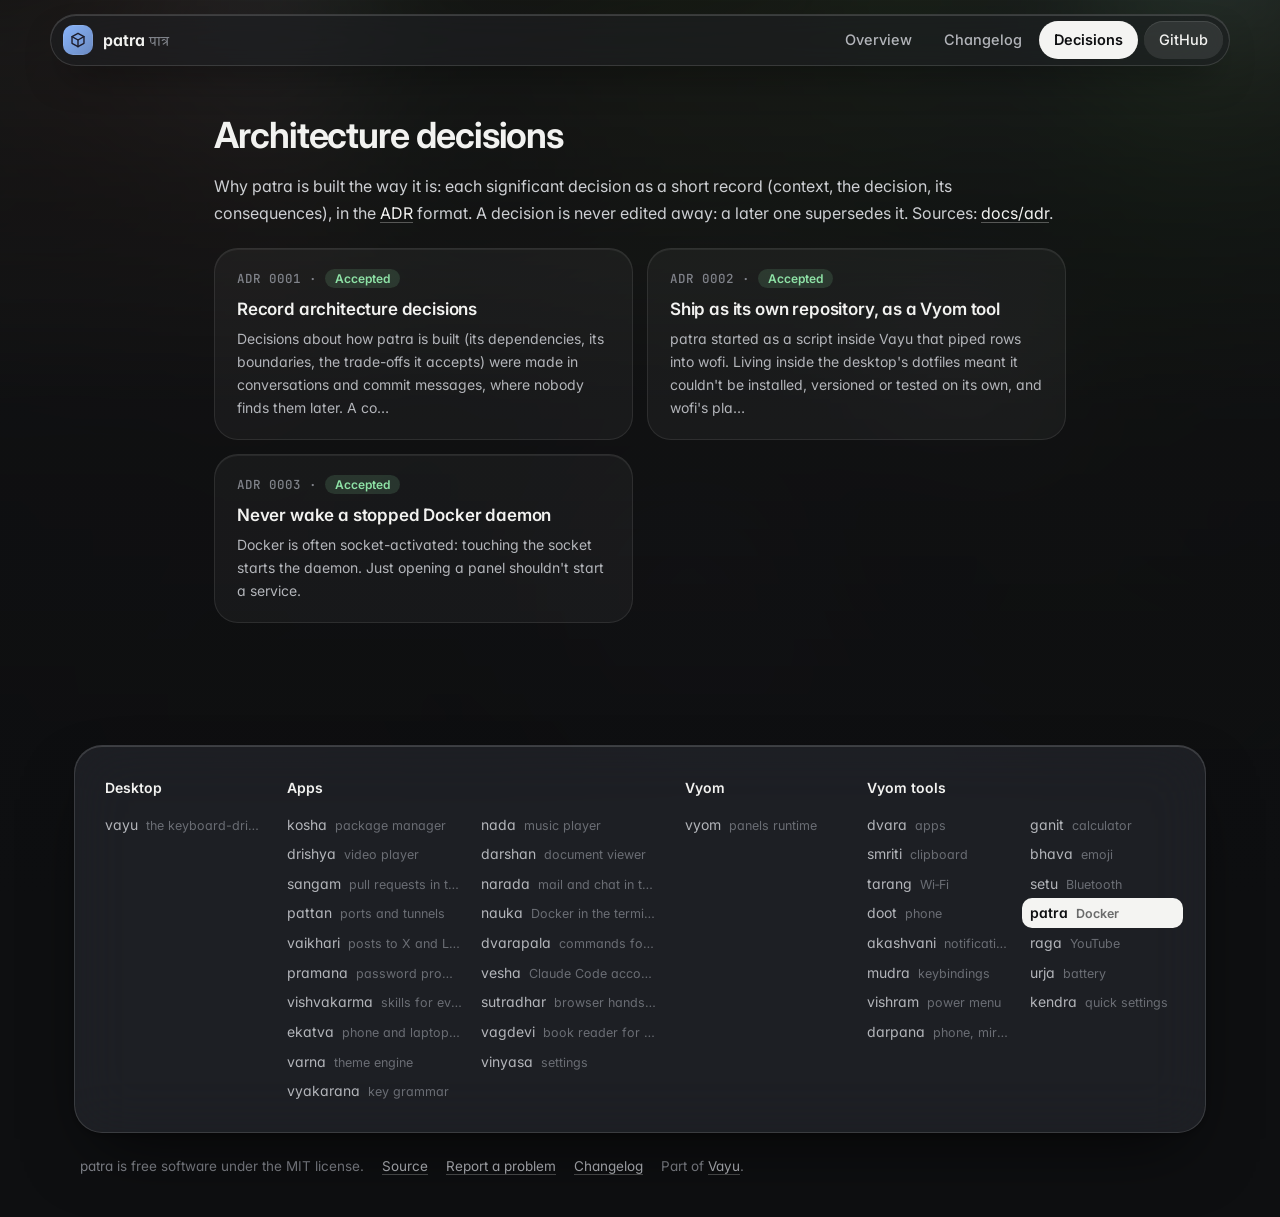
==== commit 3ae0018f: "New screenshots in the Spatial look, with made-up demo data Co-Authored-By: Claude Opus 5.5 <noreply" ====
--- a/docs/adr/index.html
+++ b/docs/adr/index.html
@@ -13,7 +13,7 @@
 <link rel="preconnect" href="https://fonts.gstatic.com" crossorigin>
 <link href="https://fonts.googleapis.com/css2?family=Inter:wght@400;500;600;700&family=JetBrains+Mono:wght@400;500;600&family=Tiro+Devanagari+Sanskrit&display=swap" rel="stylesheet">
 <link rel="stylesheet" href="../assets/site.css">
-<style>:root{--tool:#93c4ff}.backdrop:before{background-image:url("../assets/screenshots/patra.png")}</style>
+<style>:root{--tool:#93c4ff}.backdrop:before{background-image:url("../assets/screenshots/patra.webp")}</style>
 </head>
 <body class="sub">
 <div class="backdrop" aria-hidden="true"></div>
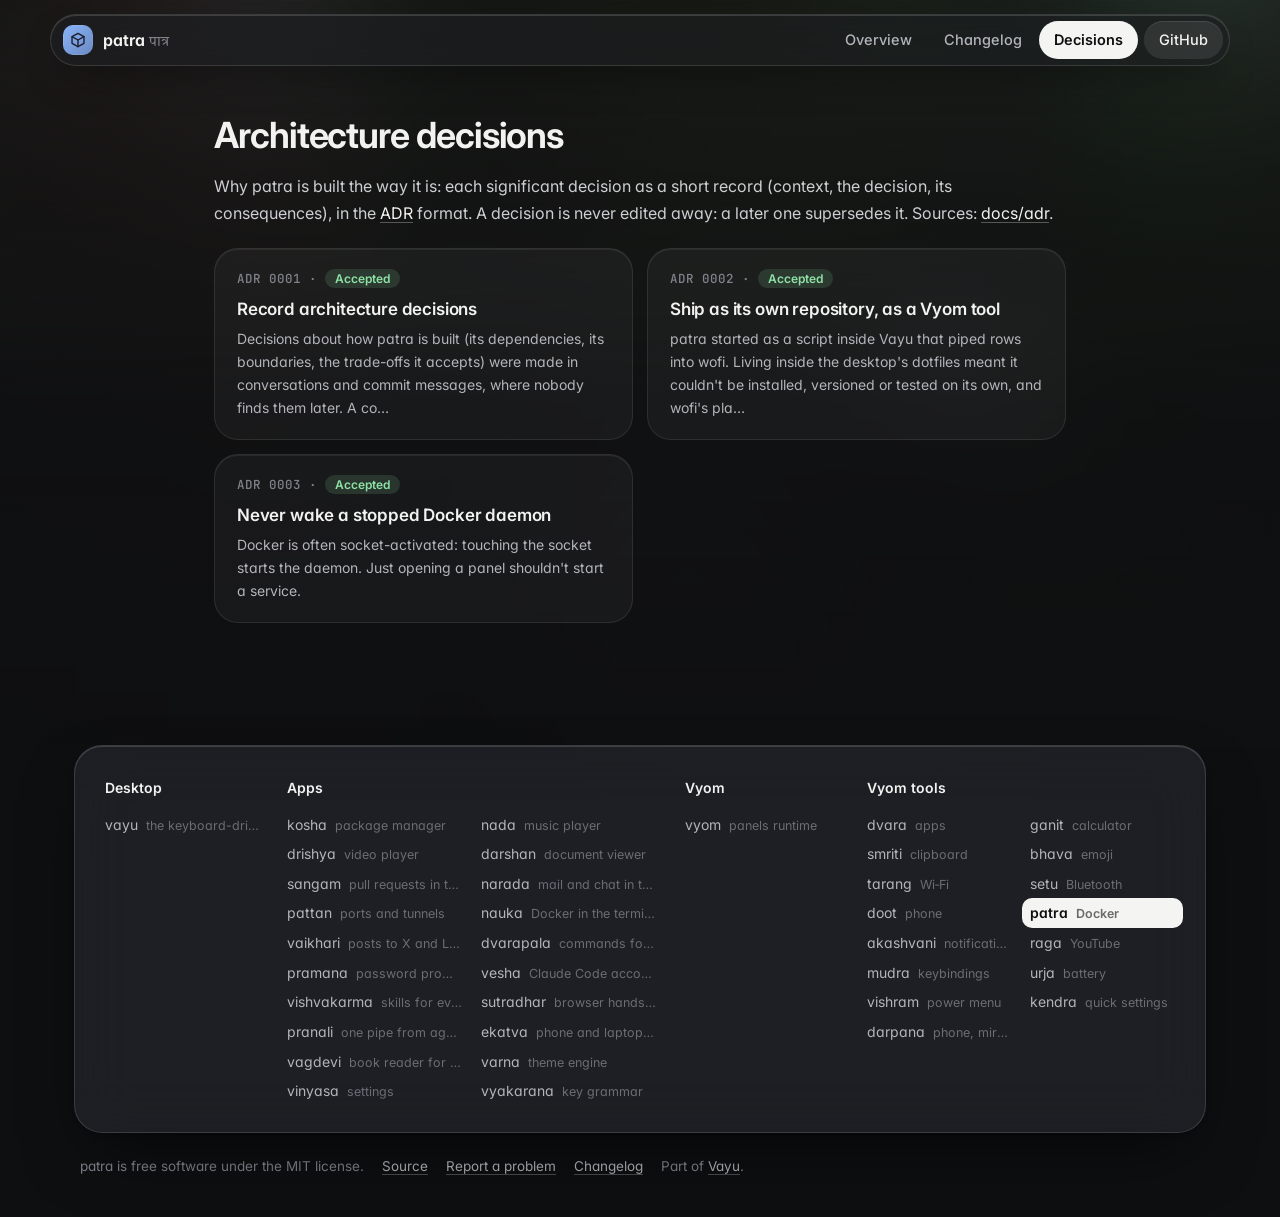
==== commit 43633687: "Website: pranali in the family list; build-site.py passes ruff Co-Authored-By: Claude Opus 5.5 <nore" ====
--- a/docs/adr/index.html
+++ b/docs/adr/index.html
@@ -24,7 +24,7 @@
 <div class="wrap solo"><article>
 <h2>Architecture decisions</h2><p>Why patra is built the way it is: each significant decision as a short record (context, the decision, its consequences), in the <a href="https://cognitect.com/blog/2011/11/15/documenting-architecture-decisions">ADR</a> format. A decision is never edited away: a later one supersedes it. Sources: <a href="https://github.com/Theyashsawarkar/patra/tree/main/docs/adr">docs/adr</a>.</p><div class="cards"><a class="card" href="0001-record-architecture-decisions.html"><div class="n">ADR 0001 · <span class="status accepted">Accepted</span></div><h3>Record architecture decisions</h3><p>Decisions about how patra is built (its dependencies, its boundaries, the trade-offs it accepts) were made in conversations and commit messages, where nobody finds them later. A co…</p></a><a class="card" href="0002-own-repository-as-a-vyom-tool.html"><div class="n">ADR 0002 · <span class="status accepted">Accepted</span></div><h3>Ship as its own repository, as a Vyom tool</h3><p>patra started as a script inside Vayu that piped rows into wofi. Living inside the desktop&#x27;s dotfiles meant it couldn&#x27;t be installed, versioned or tested on its own, and wofi&#x27;s pla…</p></a><a class="card" href="0003-never-start-docker.html"><div class="n">ADR 0003 · <span class="status accepted">Accepted</span></div><h3>Never wake a stopped Docker daemon</h3><p>Docker is often socket-activated: touching the socket starts the daemon. Just opening a panel shouldn&#x27;t start a service.</p></a></div>
 </article></div>
-<footer><div class="in glass"><div class=""><h4>Desktop</h4><div class="list"><a href="https://vayu.theyashsawarkar.dev/" class="">vayu <span>the keyboard-driven Wayland desktop</span></a></div></div><div class="g2"><h4>Apps</h4><div class="list"><a href="https://kosha.theyashsawarkar.dev/" class="">kosha <span>package manager</span></a><a href="https://nada.theyashsawarkar.dev/" class="">nada <span>music player</span></a><a href="https://drishya.theyashsawarkar.dev/" class="">drishya <span>video player</span></a><a href="https://darshan.theyashsawarkar.dev/" class="">darshan <span>document viewer</span></a><a href="https://sangam.theyashsawarkar.dev/" class="">sangam <span>pull requests in the terminal</span></a><a href="https://narada.theyashsawarkar.dev/" class="">narada <span>mail and chat in the terminal</span></a><a href="https://pattan.theyashsawarkar.dev/" class="">pattan <span>ports and tunnels</span></a><a href="https://nauka.theyashsawarkar.dev/" class="">nauka <span>Docker in the terminal</span></a><a href="https://vaikhari.theyashsawarkar.dev/" class="">vaikhari <span>posts to X and LinkedIn</span></a><a href="https://dvarapala.theyashsawarkar.dev/" class="">dvarapala <span>commands for AI agents, approved</span></a><a href="https://pramana.theyashsawarkar.dev/" class="">pramana <span>password prompts</span></a><a href="https://vesha.theyashsawarkar.dev/" class="">vesha <span>Claude Code accounts</span></a><a href="https://vishvakarma.theyashsawarkar.dev/" class="">vishvakarma <span>skills for every AI agent</span></a><a href="https://sutradhar.theyashsawarkar.dev/" class="">sutradhar <span>browser hands for AI agents</span></a><a href="https://ekatva.theyashsawarkar.dev/" class="">ekatva <span>phone and laptop, linked</span></a><a href="https://vagdevi.theyashsawarkar.dev/" class="">vagdevi <span>book reader for Android</span></a><a href="https://varna.theyashsawarkar.dev/" class="">varna <span>theme engine</span></a><a href="https://vinyasa.theyashsawarkar.dev/" class="">vinyasa <span>settings</span></a><a href="https://vyakarana.theyashsawarkar.dev/" class="">vyakarana <span>key grammar</span></a></div></div><div class=""><h4>Vyom</h4><div class="list"><a href="https://vyom.theyashsawarkar.dev/" class="">vyom <span>panels runtime</span></a></div></div><div class="g2"><h4>Vyom tools</h4><div class="list"><a href="https://dvara.theyashsawarkar.dev/" class="">dvara <span>apps</span></a><a href="https://ganit.theyashsawarkar.dev/" class="">ganit <span>calculator</span></a><a href="https://smriti.theyashsawarkar.dev/" class="">smriti <span>clipboard</span></a><a href="https://bhava.theyashsawarkar.dev/" class="">bhava <span>emoji</span></a><a href="https://tarang.theyashsawarkar.dev/" class="">tarang <span>Wi‑Fi</span></a><a href="https://setu.theyashsawarkar.dev/" class="">setu <span>Bluetooth</span></a><a href="https://doot.theyashsawarkar.dev/" class="">doot <span>phone</span></a><a href="https://patra.theyashsawarkar.dev/" class="me" aria-current="page">patra <span>Docker</span></a><a href="https://akashvani.theyashsawarkar.dev/" class="">akashvani <span>notifications</span></a><a href="https://raga.theyashsawarkar.dev/" class="">raga <span>YouTube</span></a><a href="https://mudra.theyashsawarkar.dev/" class="">mudra <span>keybindings</span></a><a href="https://urja.theyashsawarkar.dev/" class="">urja <span>battery</span></a><a href="https://vishram.theyashsawarkar.dev/" class="">vishram <span>power menu</span></a><a href="https://kendra.theyashsawarkar.dev/" class="">kendra <span>quick settings</span></a><a href="https://darpana.theyashsawarkar.dev/" class="">darpana <span>phone, mirrored</span></a></div></div></div>
+<footer><div class="in glass"><div class=""><h4>Desktop</h4><div class="list"><a href="https://vayu.theyashsawarkar.dev/" class="">vayu <span>the keyboard-driven Wayland desktop</span></a></div></div><div class="g2"><h4>Apps</h4><div class="list"><a href="https://kosha.theyashsawarkar.dev/" class="">kosha <span>package manager</span></a><a href="https://nada.theyashsawarkar.dev/" class="">nada <span>music player</span></a><a href="https://drishya.theyashsawarkar.dev/" class="">drishya <span>video player</span></a><a href="https://darshan.theyashsawarkar.dev/" class="">darshan <span>document viewer</span></a><a href="https://sangam.theyashsawarkar.dev/" class="">sangam <span>pull requests in the terminal</span></a><a href="https://narada.theyashsawarkar.dev/" class="">narada <span>mail and chat in the terminal</span></a><a href="https://pattan.theyashsawarkar.dev/" class="">pattan <span>ports and tunnels</span></a><a href="https://nauka.theyashsawarkar.dev/" class="">nauka <span>Docker in the terminal</span></a><a href="https://vaikhari.theyashsawarkar.dev/" class="">vaikhari <span>posts to X and LinkedIn</span></a><a href="https://dvarapala.theyashsawarkar.dev/" class="">dvarapala <span>commands for AI agents, approved</span></a><a href="https://pramana.theyashsawarkar.dev/" class="">pramana <span>password prompts</span></a><a href="https://vesha.theyashsawarkar.dev/" class="">vesha <span>Claude Code accounts</span></a><a href="https://vishvakarma.theyashsawarkar.dev/" class="">vishvakarma <span>skills for every AI agent</span></a><a href="https://sutradhar.theyashsawarkar.dev/" class="">sutradhar <span>browser hands for AI agents</span></a><a href="https://pranali.theyashsawarkar.dev/" class="">pranali <span>one pipe from agents to tools</span></a><a href="https://ekatva.theyashsawarkar.dev/" class="">ekatva <span>phone and laptop, linked</span></a><a href="https://vagdevi.theyashsawarkar.dev/" class="">vagdevi <span>book reader for Android</span></a><a href="https://varna.theyashsawarkar.dev/" class="">varna <span>theme engine</span></a><a href="https://vinyasa.theyashsawarkar.dev/" class="">vinyasa <span>settings</span></a><a href="https://vyakarana.theyashsawarkar.dev/" class="">vyakarana <span>key grammar</span></a></div></div><div class=""><h4>Vyom</h4><div class="list"><a href="https://vyom.theyashsawarkar.dev/" class="">vyom <span>panels runtime</span></a></div></div><div class="g2"><h4>Vyom tools</h4><div class="list"><a href="https://dvara.theyashsawarkar.dev/" class="">dvara <span>apps</span></a><a href="https://ganit.theyashsawarkar.dev/" class="">ganit <span>calculator</span></a><a href="https://smriti.theyashsawarkar.dev/" class="">smriti <span>clipboard</span></a><a href="https://bhava.theyashsawarkar.dev/" class="">bhava <span>emoji</span></a><a href="https://tarang.theyashsawarkar.dev/" class="">tarang <span>Wi‑Fi</span></a><a href="https://setu.theyashsawarkar.dev/" class="">setu <span>Bluetooth</span></a><a href="https://doot.theyashsawarkar.dev/" class="">doot <span>phone</span></a><a href="https://patra.theyashsawarkar.dev/" class="me" aria-current="page">patra <span>Docker</span></a><a href="https://akashvani.theyashsawarkar.dev/" class="">akashvani <span>notifications</span></a><a href="https://raga.theyashsawarkar.dev/" class="">raga <span>YouTube</span></a><a href="https://mudra.theyashsawarkar.dev/" class="">mudra <span>keybindings</span></a><a href="https://urja.theyashsawarkar.dev/" class="">urja <span>battery</span></a><a href="https://vishram.theyashsawarkar.dev/" class="">vishram <span>power menu</span></a><a href="https://kendra.theyashsawarkar.dev/" class="">kendra <span>quick settings</span></a><a href="https://darpana.theyashsawarkar.dev/" class="">darpana <span>phone, mirrored</span></a></div></div></div>
 <div class="bottom"><span>patra is free software under the MIT license.</span><a href="https://github.com/Theyashsawarkar/patra">Source</a><a href="https://github.com/Theyashsawarkar/patra/issues">Report a problem</a><a href="../changelog.html">Changelog</a><span>Part of <a href="https://vayu.theyashsawarkar.dev/">Vayu</a>.</span></div></footer>
 <script>
 document.querySelectorAll('pre.code').forEach(p=>{const b=document.createElement('button');b.className='copy';b.type='button';b.textContent='Copy';
